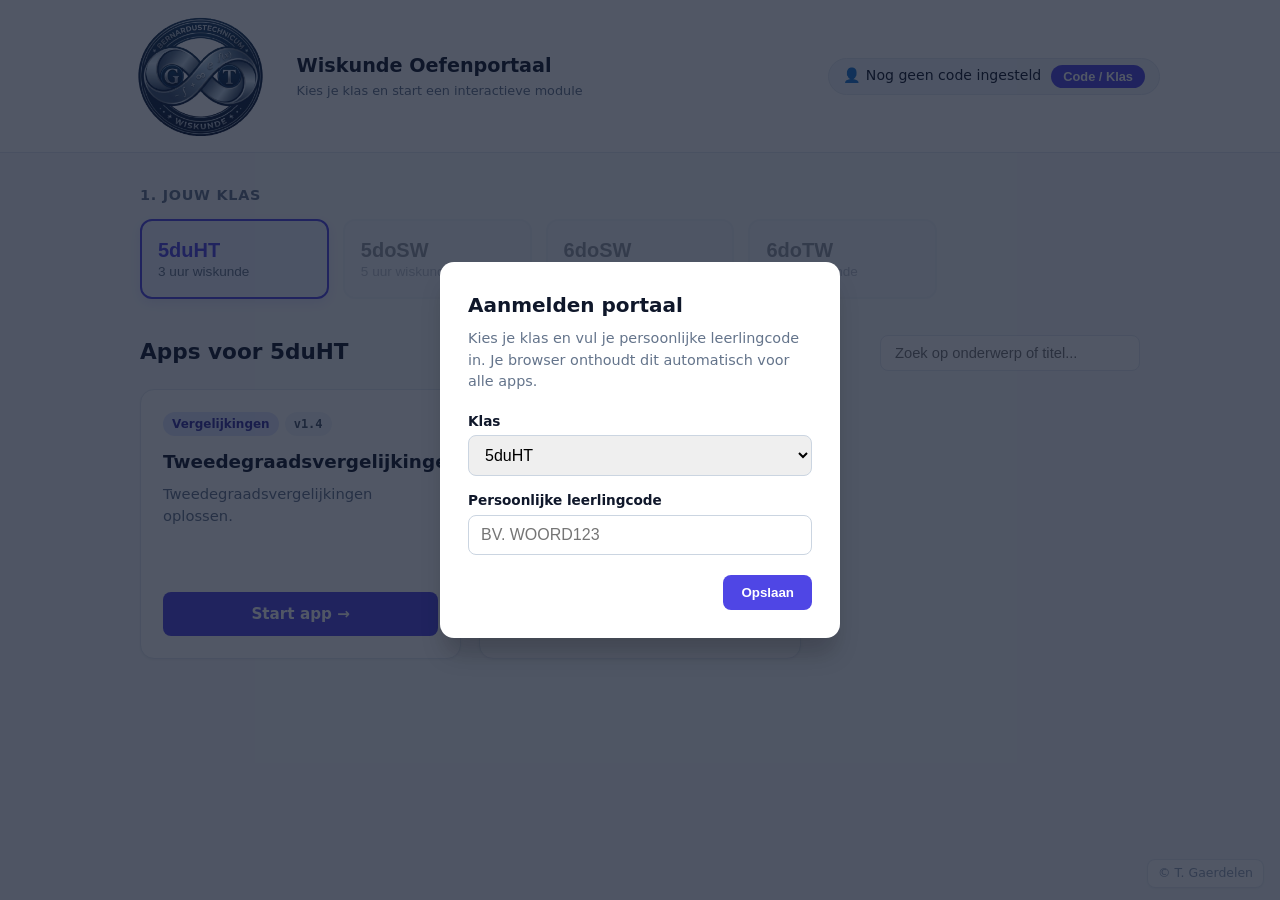
==== index.html @ fbda9594 "Dashboard: opgave, antwoord en feedback bij fouten meesturen Co-Authored-By: Claude Opus 5.5 <norepl" ====
<!DOCTYPE html>
<html lang="nl">
<head>
  <meta charset="UTF-8" />
  <meta name="viewport" content="width=device-width, initial-scale=1.0" />
  <title>Wiskunde Apps — Leerlingenportaal</title>
  <style>
    :root {
      --primary: #4f46e5;
      --primary-hover: #4338ca;
      --primary-light: #eef2ff;
      --bg: #f8fafc;
      --card: #ffffff;
      --text: #0f172a;
      --muted: #64748b;
      --border: #e2e8f0;
      --success: #16a34a;
      --success-bg: #dcfce7;
    }
    * { box-sizing: border-box; }
    body {
      font-family: system-ui, -apple-system, 'Segoe UI', Roboto, sans-serif;
      background-color: var(--bg);
      color: var(--text);
      margin: 0;
      padding: 0;
      line-height: 1.5;
    }
    header {
      background: var(--card);
      border-bottom: 1px solid var(--border);
      padding: 16px 24px;
      position: sticky;
      top: 0;
      z-index: 100;
    }
    .header-inner {
      max-width: 1040px;
      margin: 0 auto;
      display: flex;
      flex-wrap: wrap;
      justify-content: space-between;
      align-items: center;
      gap: 12px;
    }
    .brand { display: flex; align-items: center; gap: 16px; }
    .brand-icon {
      height: 120px;
      width: auto;
      max-width: 300px;
      object-fit: contain;
      display: block;
    }
    .brand-fallback {
      background: var(--primary);
      color: white;
      width: 48px;
      height: 48px;
      border-radius: 12px;
      display: none;
      align-items: center;
      justify-content: center;
      font-weight: 800;
      font-size: 1.4rem;
    }
    .brand h1 { font-size: 1.2rem; margin: 0; color: var(--text); }
    .brand span { display: block; font-size: 0.8rem; color: var(--muted); }
    .user-pill {
      display: flex;
      align-items: center;
      gap: 10px;
      background: #f1f5f9;
      border: 1px solid var(--border);
      padding: 6px 14px;
      border-radius: 999px;
      font-size: 0.88rem;
    }
    .user-pill button {
      background: var(--primary);
      color: white;
      border: none;
      padding: 4px 12px;
      border-radius: 999px;
      font-size: 0.8rem;
      font-weight: 600;
      cursor: pointer;
    }
    .user-pill button:hover { background: var(--primary-hover); }
    main { max-width: 1040px; margin: 32px auto; padding: 0 20px 48px; }
    .section-title {
      font-size: 0.9rem;
      text-transform: uppercase;
      letter-spacing: 0.05em;
      color: var(--muted);
      font-weight: 700;
      margin-bottom: 12px;
    }
    .klassen-grid {
      display: grid;
      grid-template-columns: repeat(auto-fill, minmax(180px, 1fr));
      gap: 14px;
      margin-bottom: 36px;
    }
    .klas-btn {
      background: var(--card);
      border: 2px solid var(--border);
      border-radius: 12px;
      padding: 18px 16px;
      text-align: left;
      cursor: pointer;
      transition: all 0.18s ease;
      box-shadow: 0 1px 2px rgba(0,0,0,0.04);
    }
    .klas-btn:not(:disabled):hover { border-color: #a5b4fc; transform: translateY(-2px); }
    .klas-btn.active {
      border-color: var(--primary);
      background: var(--primary-light);
      box-shadow: 0 4px 12px rgba(79, 70, 229, 0.12);
    }
    .klas-btn:disabled {
      opacity: 0.42;
      cursor: not-allowed;
      background: #f1f5f9;
      box-shadow: none;
    }
    .klas-btn.locked-active {
      cursor: default;
    }
    .klas-btn.locked-active:hover {
      transform: none;
      border-color: var(--primary);
    }
    .klas-btn.alle-klassen {
      border-style: dashed;
    }
    .klas-btn.alle-klassen.active {
      border-style: solid;
    }
    .klas-btn .klas-naam { display: block; font-size: 1.25rem; font-weight: 800; color: var(--text); }
    .klas-btn.active .klas-naam { color: var(--primary); }
    .klas-btn .klas-sub { display: block; font-size: 0.85rem; color: var(--muted); margin-top: 2px; }
    .apps-header {
      display: flex;
      flex-wrap: wrap;
      justify-content: space-between;
      align-items: center;
      gap: 12px;
      margin-bottom: 18px;
    }
    .apps-header h2 { margin: 0; font-size: 1.35rem; }
    .search-box {
      padding: 9px 14px;
      border: 1px solid var(--border);
      border-radius: 8px;
      font-size: 0.92rem;
      width: 260px;
      max-width: 100%;
      background: var(--card);
    }
    .apps-grid {
      display: grid;
      grid-template-columns: repeat(auto-fill, minmax(300px, 1fr));
      gap: 18px;
    }
    .app-card {
      background: var(--card);
      border: 1px solid var(--border);
      border-radius: 14px;
      padding: 22px;
      display: flex;
      flex-direction: column;
      justify-content: space-between;
      transition: all 0.18s ease;
      box-shadow: 0 1px 3px rgba(0,0,0,0.05);
    }
    .app-card:hover {
      border-color: var(--primary);
      box-shadow: 0 8px 20px rgba(15, 23, 42, 0.08);
      transform: translateY(-2px);
    }
    .badges { display: flex; flex-wrap: wrap; gap: 6px; margin-bottom: 12px; }
    .badge {
      font-size: 0.75rem;
      font-weight: 700;
      padding: 3px 9px;
      border-radius: 999px;
      background: #e0e7ff;
      color: #3730a3;
    }
    .badge-version { background: #f1f5f9; color: #475569; font-family: monospace; }
    .badge-klas { background: #fef3c7; color: #92400e; }
    .app-card h3 { margin: 0 0 8px 0; font-size: 1.15rem; color: var(--text); }
    .app-card p { margin: 0 0 20px 0; font-size: 0.92rem; color: var(--muted); }
    .open-btn {
      display: inline-flex;
      align-items: center;
      justify-content: center;
      gap: 8px;
      width: 100%;
      padding: 11px 16px;
      background: var(--primary);
      color: white;
      text-decoration: none;
      font-weight: 600;
      font-size: 0.95rem;
      border-radius: 8px;
      transition: background 0.15s;
    }
    .open-btn:hover { background: var(--primary-hover); }
    .empty-state {
      background: var(--card);
      border: 1px dashed var(--border);
      border-radius: 12px;
      padding: 40px 20px;
      text-align: center;
      color: var(--muted);
      grid-column: 1 / -1;
    }
    .modal-overlay {
      position: fixed;
      inset: 0;
      background: rgba(15, 23, 42, 0.72);
      display: none;
      align-items: center;
      justify-content: center;
      z-index: 9999;
      padding: 16px;
    }
    .modal-overlay.open { display: flex; }
    .modal-box {
      background: white;
      padding: 28px;
      border-radius: 14px;
      max-width: 400px;
      width: 100%;
      box-shadow: 0 20px 25px -5px rgba(0, 0, 0, 0.2);
    }
    .modal-box h2 { margin: 0 0 8px 0; font-size: 1.25rem; }
    .modal-box p { margin: 0 0 18px 0; font-size: 0.9rem; color: var(--muted); }
    .modal-box label { display: block; font-weight: 600; font-size: 0.85rem; margin-bottom: 4px; }
    .modal-box select, .modal-box input {
      width: 100%;
      padding: 10px 12px;
      border: 1px solid #cbd5e1;
      border-radius: 8px;
      font-size: 1rem;
      margin-bottom: 14px;
    }
    .modal-error {
      display: none;
      background: #fee2e2;
      color: #b91c1c;
      padding: 10px 12px;
      border-radius: 8px;
      font-size: 0.86rem;
      font-weight: 600;
      margin-bottom: 14px;
    }
    .modal-actions { display: flex; justify-content: flex-end; gap: 10px; margin-top: 6px; }
    .btn-cancel {
      padding: 10px 16px;
      border: 1px solid #cbd5e1;
      background: white;
      border-radius: 8px;
      cursor: pointer;
      font-weight: 600;
    }
    .btn-save {
      padding: 10px 18px;
      border: none;
      background: var(--primary);
      color: white;
      border-radius: 8px;
      cursor: pointer;
      font-weight: 600;
    }
    .copyright-badge {
      position: fixed;
      bottom: 12px;
      right: 16px;
      background: rgba(255, 255, 255, 0.9);
      border: 1px solid rgba(226, 232, 240, 0.85);
      border-radius: 8px;
      padding: 4px 10px;
      font-size: 0.78rem;
      font-weight: 500;
      color: #94a3b8;
      box-shadow: 0 1px 2px rgba(15, 23, 42, 0.04);
      pointer-events: none;
      user-select: none;
      z-index: 90;
    }
    .update-banner {
      position: fixed;
      bottom: 20px;
      left: 50%;
      transform: translateX(-50%);
      background: #0f172a;
      color: #ffffff;
      padding: 12px 18px;
      border-radius: 999px;
      display: none;
      align-items: center;
      gap: 14px;
      box-shadow: 0 10px 25px rgba(15, 23, 42, 0.25);
      z-index: 10000;
      font-size: 0.9rem;
      max-width: calc(100vw - 32px);
    }
    .update-banner.show { display: flex; }
    .update-banner button {
      background: var(--primary);
      color: #ffffff;
      border: none;
      padding: 6px 14px;
      border-radius: 999px;
      font-weight: 700;
      font-size: 0.85rem;
      cursor: pointer;
      white-space: nowrap;
    }
    .update-banner button:hover { background: var(--primary-hover); }
  </style>
 <link rel="manifest" href="manifest.json">
  <meta name="theme-color" content="#2563eb">
  <script>
    if ('serviceWorker' in navigator) {
      window.addEventListener('load', () => {
        navigator.serviceWorker.register('./sw.js');
      });
    }

    let deferredPrompt = null;

    function toonInstallKnop() {
      const installBtn = document.getElementById('install-btn');
      if (installBtn && deferredPrompt) {
        installBtn.style.display = 'inline-flex';
      }
    }

    window.addEventListener('beforeinstallprompt', (e) => {
      e.preventDefault();
      deferredPrompt = e;
      toonInstallKnop();
    });

    window.addEventListener('DOMContentLoaded', toonInstallKnop);

    async function installeerApp() {
      if (!deferredPrompt) return;
      deferredPrompt.prompt();
      const { outcome } = await deferredPrompt.userChoice;
      if (outcome === 'accepted') {
        const installBtn = document.getElementById('install-btn');
        if (installBtn) installBtn.style.display = 'none';
      }
      deferredPrompt = null;
    }
  </script>
</head>
<body>

<header>
  <div class="header-inner">
    <div class="brand">
      <img src="logo.png" alt="Bernardustechnicum Wiskunde Logo" class="brand-icon" data-fallbacks="[&#39;Logo.png&#39;,&#39;logo.jpg&#39;,&#39;Logo.jpg&#39;,&#39;logo.jpeg&#39;,&#39;logo.svg&#39;,&#39;logo.webp&#39;,&#39;logo-192.png&#39;,&#39;logo-512.png&#39;]" onerror="const list=JSON.parse(this.dataset.fallbacks.replace(/'/g,'&quot;'));const i=Number(this.dataset.fbIdx||0);if(i<list.length){this.dataset.fbIdx=i+1;this.src=list[i];}else{this.style.display='none';document.getElementById('brand-fb').style.display='flex';}" />
      <div id="brand-fb" class="brand-fallback">∑</div>
      <div>
        <h1>Wiskunde Oefenportaal</h1>
        <span>Kies je klas en start een interactieve module</span>
      </div>
    </div>
    <div style="display: flex; align-items: center; gap: 12px; flex-wrap: wrap;">
      <button id="install-btn" style="display:none; align-items:center; gap:6px; background:#16a34a; color:white; border:none; padding:6px 14px; border-radius:999px; font-size:0.88rem; font-weight:600; cursor:pointer;" onclick="installeerApp()">
        📱 Installeer App
      </button>
      <div class="user-pill">
        <span id="status-tekst">👤 Niet aangemeld</span>
        <button onclick="openCodeModal(true)">Code / Klas</button>
      </div>
    </div>
  </div>
</header>

<main>
  <div id="klassen-sectie-titel" class="section-title">1. Jouw klas</div>
  <div id="klassen-container" class="klassen-grid"></div>

  <div class="apps-header">
    <h2 id="apps-titel">Beschikbare apps</h2>
    <input id="zoek-input" class="search-box" type="text" placeholder="Zoek op onderwerp of titel..." oninput="renderApps()" />
  </div>

  <div id="apps-container" class="apps-grid"></div>
</main>

<div class="copyright-badge">© T. Gaerdelen</div>

<div id="code-modal" class="modal-overlay">
  <div class="modal-box">
    <h2>Aanmelden portaal</h2>
    <p>Kies je klas en vul je persoonlijke leerlingcode in. Je browser onthoudt dit automatisch voor alle apps.</p>
    <label for="modal-klas">Klas</label>
    <select id="modal-klas"></select>
    <label for="modal-code">Persoonlijke leerlingcode</label>
    <input id="modal-code" type="text" placeholder="bv. WOORD123" style="text-transform: uppercase;" onkeydown="if(event.key==='Enter') bewaarLeerling();" />
    <div id="modal-error" class="modal-error"></div>
    <div class="modal-actions">
      <button id="modal-annuleer" class="btn-cancel" onclick="sluitCodeModal()">Annuleren</button>
      <button class="btn-save" onclick="bewaarLeerling()">Opslaan</button>
    </div>
  </div>
</div>

<script>
/* START_CONFIG_DATA */
const LOGO_CONFIG = {"bestand":"logo.png","grootte":120};

const KLASSEN = [
  {
    "id": "5duHT",
    "naam": "5duHT",
    "subtitel": "3 uur wiskunde"
  },
  {
    "id": "5doSW",
    "naam": "5doSW",
    "subtitel": "5 uur wiskunde"
  },
  {
    "id": "6doSW",
    "naam": "6doSW",
    "subtitel": "5 uur wiskunde"
  },
  {
    "id": "6doTW",
    "naam": "6doTW",
    "subtitel": "8 uur wiskunde"
  }
];

const APPS = [
  {
    "titel": "Tweedegraadsvergelijkingen",
    "beschrijving": "Tweedegraadsvergelijkingen oplossen.",
    "bestand": "5du Tweedegraadsvergelijkingen.html",
    "versie": "1.4",
    "nieuw": false,
    "onderdeel": "Vergelijkingen",
    "klassen": [
      "5duHT"
    ]
  },
  {
    "titel": "Reële functies",
    "beschrijving": "Leerkaarten en oefeningen voor het kerstexamen: sorteren, koppelen, fouten zoeken en een examentraining.",
    "bestand": "5du Reele functies semester 1.html",
    "versie": "1.1",
    "nieuw": false,
    "onderdeel": "Examen",
    "klassen": [
      "5duHT"
    ]
  },
  {
    "titel": "Leerstof semester 1",
    "beschrijving": "Bekijk theorie, maak oefeningen en test jezelf.",
    "bestand": "5doSW semester 1.html",
    "versie": "1.5",
    "nieuw": false,
    "onderdeel": "Wiskunde",
    "klassen": [
      "5doSW"
    ]
  },
  {
    "titel": "Leerstof semester 1",
    "beschrijving": "Bekijk theorie, maak oefeningen en test jezelf.",
    "bestand": "6doSW afgeleiden semester 1.html",
    "versie": "1.4",
    "nieuw": false,
    "onderdeel": "Wiskunde",
    "klassen": [
      "6doSW"
    ]
  },
  {
    "titel": "Leerstof semester 1 afgeleiden",
    "beschrijving": "Bekijk theorie, maak oefeningen en test jezelf.",
    "bestand": "6doTW afgeleiden semester 1.html",
    "versie": "1.6",
    "nieuw": false,
    "onderdeel": "Wiskunde",
    "klassen": [
      "6doTW"
    ]
  },
  {
    "titel": "Leerstof semester 1 ruimtemeetkunde",
    "beschrijving": "Bekijk theorie, maak oefeningen en test jezelf.",
    "bestand": "6doTW ruimtemeetkunde semester 1.html",
    "versie": "1.6",
    "nieuw": false,
    "onderdeel": "Wiskunde",
    "klassen": [
      "6doTW"
    ]
  },
  {
    "titel": "Afgeleiden en de kettingregel",
    "beschrijving": "Maak oefeningen op afgeleiden en de kettingregel.",
    "bestand": "6do afgeleiden en de kettingregel.html",
    "versie": "1.8",
    "nieuw": false,
    "onderdeel": "Wiskunde",
    "klassen": [
      "6doTW",
      "6doSW"
    ]
  }
];

const GELDIGE_CODES = [
  {
    "h": "da84e02c6f8a61a5ade8519dd7135a68cd3211c9799ec5791517a8c13a828929",
    "k": "3f1c943ed859413d2053f9b276f4f8520e20556b3e8548be00ea8d129905cd06"
  },
  {
    "h": "a62cfd62e65fc5c28aef8bdd4947845b84dcf17dd234de4fc31d0a2eee51515f",
    "k": "8eaaaaa97330e14896618f6cdfc4d958297140575efa64c77ad834dd3dbfb58b"
  },
  {
    "h": "7bd173ce45c65caf77ed2d69ca70de6b9c6a513cdded4f492bc70adc9bd1ffb5",
    "k": "26c341ea03c2b6f4c018f51e19f984d0321318d6892f9de553f6f30e366c90e5"
  },
  {
    "h": "aa9db5fc223e6d102a0bdc4d27739041bf735d2c5f43f6e608bc66ebbaa819ea",
    "k": "6796a57396173d6906faf7bc40e582b79df5fbfc2f20be55193515e7b0730b40"
  },
  {
    "h": "baf2e11cbb73b0049a2448dc999d914c05b229f11966bbe006726176b24ffc73",
    "k": "055a9b86ba438614a1fcab37401fe9aed27b8f2a9cfe39efc4e6383d6e557f84"
  },
  {
    "h": "4a9f9c0dadf1a33dd58190914f9960f0a35bce3deb487ac1247d18cbc66ce7d6",
    "k": "ba68da5665341ff259defe104b8b7deb25f7b20eee1a283f04d1c14948971583"
  },
  {
    "h": "7bc76c6c4bf62c6762615f20496f2d7ecf7edcc245005781ca02ce7ae589bf3c",
    "k": "36528d9a93b3bee22fac75542715dde6fc3adec5a220275ef0924c551679a1a5"
  },
  {
    "h": "7948c156fd12642d36622228eb03bceddbf68dd2a0f59e357199af248bf5ba2d",
    "k": "e769a5226402692aff048fbfa5bb31f70f42c01dfd9bb852d7abaad04f7526a7"
  },
  {
    "h": "a933ce888b908a50524f29bdbc28e01e08e05e1cd57e3d018cf5a8dc66c2c4e1",
    "k": "5e4f229824a6f6360efac711bb92b23e9199cd17181576250af5e5f27dde53da"
  },
  {
    "h": "202c970def604093b52b3d931d5cef8b00db1e678c19851c8f5ed58e985e6dc5",
    "k": "a5ac077e53be154d3934f3de49494deb41a882fe2a9541901215adb5861393d5"
  },
  {
    "h": "13bcca285d6cac3e8b8b1107ab98ac0adf708069c56229b3b5276c46ecc81fe9",
    "k": "146b03ab8c54b0e76a78625fdda48b4d4675af2472f4143b8536a5af26fea2ac"
  },
  {
    "h": "92669c10fb6f0e4f88a0a1d6021700a709393979bb07a5f699a7ca03bd4813a3",
    "k": "a49036608fd35505edcc0160cc2eaa4fbbf3e25c20f399b9d6116c417742dcab"
  },
  {
    "h": "2c218b59702803b918db52456b9dbf7e2b020fe06cc2866ece467370269b980e",
    "k": "714650d2c9305f6ba2a596138c8d4dc335e68e3d40f17922d3f79162e2424b50"
  },
  {
    "h": "d4acb3303c2f0c5300167529f10f6b45403047be997e712dbab6afc2156be1ee",
    "k": "3d532cac692962cbcb834630949db30180d773943b3936f38c172fd691333e42"
  },
  {
    "h": "2b1ab6e1c760fffd404634419eb69122786ff74dd6a200c64878da2904ffaf55",
    "k": "8fa25f76c5bd15fd93187cdca9adc8ea2a825c5c8f3f8305b5c5d0eaaab66c2b"
  },
  {
    "h": "8967ab8fb3ff277f0e1775e2ffd2bc9817274c61005a136005abc3f682a3d4e8",
    "k": "a75bfb5814e9cb8fc183c0adf2c7c85deab11fe7ee705a4479c2a28f962286e6"
  },
  {
    "h": "2094792c5f889bad7f8b2fd20e0b1f82d50372c5b976b5a1dd6e819eff1e0df8",
    "k": "6b3c5e872467225e5dda175bdc8fe9a073cb066b4f6fa45906d152460ef5eab6"
  },
  {
    "h": "067aa35426255999a7c1abf9d1363bb65b5bf34fcb0c5eba22632876f3fdace9",
    "k": "5a75c0354b017a02c6f73ca5cde7f7684f96aacc25e2df35975c1478b8765183"
  },
  {
    "h": "946d37e8475b03ad0e5a4aa86ac48691b8b70bd4af291061a6866bcefe2d0f14",
    "k": "879a5afd62706c13cfca1937143c86c30d861c4540ec78f1292ccaa03c5a694e"
  },
  {
    "h": "7d08e8a9fb722c6d525f0676fb8f567e75f20ebe8d91db370264dabc511cecf1",
    "k": "367a0eac56f7b6fb08c4e4623038be323a7e2dd2cdd49412fd4c447c6b98bc26"
  },
  {
    "h": "dcfc7b654bc1874eb8f6df31af4b8cfa161a6ace6ee404139703424fcb768013",
    "k": "57dfcfd29729d188d31c26e15c928086474e58b30fb71f87a5c7f12e9d550c90"
  },
  {
    "h": "0e6b321f9a48b84fa8d7d0d3f5974f86a00159c094aff936bb9348cb9854136c",
    "k": "e3c8c4127ca9c15d1ae806d798a0ff544e20d1566836451e6d49912e74448f4a"
  },
  {
    "h": "80922b1c2f54de6a328c01b86a731a5701a41930028b94da7e34a445e519568a",
    "k": "bfc7bd697342b9ce9de5e0df9b893b52ceae8b61e5008895e60b64becaeb2040"
  },
  {
    "h": "e2d5b7e18310b09577a12d1c17cf2d79e4440f9e6a2534a5011c37cee8df0428",
    "k": "c922362fb975df58428830c15affbd2fe41cd20897b129fc37628247989efd96"
  },
  {
    "h": "1313b4dd80fd826c3d047e9016f6e555644caa48820cf7ba30c04a8356f1df81",
    "k": "ffb08bb6437030f38773431ad5b703fe23eab3059b9e6de7471109a37bf77856"
  },
  {
    "h": "9ead53e7df6fff0e028243ea03ab682397b35f45836c636d5e6ca6af1f614514",
    "k": "f15fd4f12726d3dd30a41c098f45796dcd4a782c0d3ca71ce04885e69885a1f8"
  },
  {
    "h": "ec6ccaaa19b94e1e217624132e410f1129f6b42db48a63d3bd40371e449c62dc",
    "k": "25185e8e2aab43958bde660ee6b07b3c74be2b5c7b7dd08f1cc0b9c5bed18ae5"
  },
  {
    "h": "b77ac6e050d514defffe8c083fd1d6460503e5d76ef454ce1c3b9e8fcd235f52",
    "k": "2706b22e50351db85ea97f5292d12a9a4b76080c2d4670f08a491c999a7acc6d"
  },
  {
    "h": "d7d444a0cea62037d840a3a2d1f464ff5fb85e2a5bb8de8776df3967c8dc22da",
    "k": "fd574ae42e3530b5b4bbb67fee4e0a5448138b36ff5fa8301756bb4d4449e0e9"
  },
  {
    "h": "401b33fcf80f8f19856280133beafcaf12575ba4a10973abef20de6b731d00ac",
    "k": "7701295778345461490a83f97984cd428d3f263b4a1653c347c99da2fe9e2d31"
  },
  {
    "h": "56673f71aba0b7cd9cc70389a18e5530127e66bb1427c2988611f356773fa86c",
    "k": "6af979eb9e82c7894a7bec35d76ce2cc540983d77d97cb448666bd8e18778148"
  },
  {
    "h": "487c08cc211690f61eee10839f08c4b48bb2655f4558a705af0730422c201de9",
    "k": "0b3257680bf3c219035e4bfbb50943d58b69f2c7ca4381ac55de11a61bffc0e0"
  },
  {
    "h": "033cecbd3c4eb94e9d9f74c6ac963ae67ef103e0ba7a09a84228edf119c7d12a",
    "k": "f17424f8cdb3c7aad1fb47a5af5d7f6947efc5b4c7820b720efbd1c17ace90af"
  },
  {
    "h": "16898ef8497550e68d3b23aee4ad34b053f093a1f8e1bb2ca489a34426c888e1",
    "k": "a3d182805b5fa7a2d9463217b7403b718752628dfc026927c40492624f9a7b54"
  },
  {
    "h": "d6bf09b745463dba5c5e3a8c420b5013184d9ec7206842f7134381b7073cf64b",
    "k": "bb488fb05ff9b1dae436c94501ed1b207cfdbd7104473231d9289b03b3f931f6"
  },
  {
    "h": "1469633b6c6058b38c520d3a74dcfc52c8743f2ea1b2996c8b333372ed145574",
    "k": "c110132913c0f371b6ca138c30c782a70eb45352c27f6d1598ad9bbd5864277d"
  },
  {
    "h": "4867be198975880082c67da9560bb20f8ba821f2b68cd3100e055d83da50646d",
    "k": "8f90bba34b2f012a94ba1a2dc75b59e26fd1785009e51d524f5098a88fbe0bc3"
  },
  {
    "h": "44b2db0d7214dc72c8de5517555fa9e7c44b061d16df31f766a502b133b34412",
    "k": "33023a2116a25f7c88432e5103e96df736576791e26d57c9e2ec673e66df0102"
  },
  {
    "h": "f3dac9de72e76f72f245133e40e4816c9f8a01bdf6989897192539ca839e8edf",
    "k": "50a19568d0d07cf68c0dd02284b6bfaea3087aeaedb83514a09c7ff9836bd43e"
  },
  {
    "h": "a6b4c64ff465f0d3c8d5e9fe76d44adff93cb61186c914f661030361482d5175",
    "k": "aab6eaf0fab3f8acc7d9db3305b69d034094c238e78c90d89c7425cd0837f919"
  },
  {
    "h": "80fe421a7f4d3bf69edc15b5760292c235d4d7c79d8685dc368283856750c0ea",
    "k": "d3164ebd9d340b53ffd4b7ba613c0ab7a6b0b9b0a15355f4b23f405899ac394f"
  },
  {
    "h": "f58f05c49f47f190772a531aceabfd8a945df14c9f31bc5b5120d6ca164a8382",
    "k": "7116a8f0c4edd28b2980fc0212539c854eaf477880dbb0f668eef9843ec32aad"
  },
  {
    "h": "2c5f75b1cc75b6f90f5e0fc5c5dcfaf46565bea03ee28d03083d01ee1dbf0351",
    "k": "42e55bcc90b7ae64e4a0b17e440a84635b5a5267f6f9b255dee788ed14412999"
  },
  {
    "h": "4b3a740c492b9fe4cd6dea44f84260af1feb13fb3847c836b3ce66e98b0ef412",
    "k": "56f669927090b89ed75dca0f75629ad2d38044930e62da5408891c6dcf19a8dd"
  },
  {
    "h": "d0bd1b96606a45d4b3454241f443d26b8ce16b368eacc04388db960de664c54b",
    "k": "ffb126cd8bf6c91337b8c0679b86fefa96ba6e21ef9489d631aad11274d2ec32"
  },
  {
    "h": "cd4610dc6a1452ac1c75001e9b88c63a4fec35cc286bc5c908ca4d822b2c4cdf",
    "k": "2e743646b86e75a805dc29f06640e6085012970bf4632110c3b103d7afb78db2"
  }
];
/* END_CONFIG_DATA */

let heeftAlleKlassenToegang = false;
let geselecteerdeKlas = localStorage.getItem("wisk_leerling_klas") || KLASSEN[0].id;
if (geselecteerdeKlas !== "alle klassen" && !KLASSEN.some(k => k.id === geselecteerdeKlas)) {
  geselecteerdeKlas = KLASSEN[0].id;
}

async function sha256Hex(tekst) {
  const data = new TextEncoder().encode(tekst);
  const hashBuffer = await crypto.subtle.digest("SHA-256", data);
  return Array.from(new Uint8Array(hashBuffer))
    .map(b => b.toString(16).padStart(2, "0"))
    .join("");
}

async function vindKlasVoorCode(code) {
  if (!code || !Array.isArray(GELDIGE_CODES) || GELDIGE_CODES.length === 0) return null;
  const codeHash = await sha256Hex(code);
  const match = GELDIGE_CODES.find(item => item.h === codeHash);
  if (!match) return null;
  if (match.k) {
    const alleKlassenHash = await sha256Hex(`${code}|alle klassen`);
    if (alleKlassenHash === match.k) {
      return "alle klassen";
    }
    for (const kObj of KLASSEN) {
      const testKlasHash = await sha256Hex(`${code}|${kObj.id}`);
      if (testKlasHash === match.k) {
        return kObj.id;
      }
    }
  }
  return "";
}

function updateHeaderStatus() {
  const code = localStorage.getItem("wisk_leerling_code") || "";
  const klas = localStorage.getItem("wisk_leerling_klas") || "";
  const el = document.getElementById("status-tekst");
  if (code) {
    el.innerHTML = `👤 <strong>${code}</strong> (${klas || "-"})`;
  } else {
    el.textContent = "👤 Nog geen code ingesteld";
  }
}

function renderKlassen() {
  const container = document.getElementById("klassen-container");
  const sectieTitel = document.getElementById("klassen-sectie-titel");
  sectieTitel.textContent = heeftAlleKlassenToegang ? "1. Kies jouw klas" : "1. Jouw klas";

  let knoppenHtml = "";

  if (heeftAlleKlassenToegang) {
    const isAlleActief = geselecteerdeKlas === "alle klassen";
    knoppenHtml += `
      <button class="klas-btn alle-klassen ${isAlleActief ? "active" : ""}" onclick="kiesKlas('alle klassen')">
        <span class="klas-naam">Alle klassen</span>
        <span class="klas-sub">Overzicht alle apps</span>
      </button>
    `;
  }

  knoppenHtml += KLASSEN.map(k => {
    const isActief = k.id === geselecteerdeKlas;
    if (heeftAlleKlassenToegang) {
      return `
        <button class="klas-btn ${isActief ? "active" : ""}" onclick="kiesKlas('${k.id}')">
          <span class="klas-naam">${k.naam}</span>
          <span class="klas-sub">${k.subtitel || ""}</span>
        </button>
      `;
    } else {
      return `
        <button class="klas-btn ${isActief ? "active locked-active" : ""}" ${isActief ? "" : "disabled"}>
          <span class="klas-naam">${k.naam}</span>
          <span class="klas-sub">${k.subtitel || ""}</span>
        </button>
      `;
    }
  }).join("");

  container.innerHTML = knoppenHtml;
}

function kiesKlas(klasId) {
  if (!heeftAlleKlassenToegang) return;
  geselecteerdeKlas = klasId;
  localStorage.setItem("wisk_leerling_klas", klasId);
  updateHeaderStatus();
  renderKlassen();
  renderApps();
}

function renderApps() {
  const zoekterm = document.getElementById("zoek-input").value.trim().toLowerCase();
  const toonAlleKlassen = geselecteerdeKlas === "alle klassen";
  const klasObj = KLASSEN.find(k => k.id === geselecteerdeKlas);

  document.getElementById("apps-titel").textContent = toonAlleKlassen
    ? "Alle beschikbare apps (alle klassen)"
    : `Apps voor ${klasObj ? klasObj.naam : geselecteerdeKlas}`;

  const gefilterd = APPS.filter(app => {
    const hoortBijKlas = toonAlleKlassen || app.klassen.includes(geselecteerdeKlas);
    const matchZoek = !zoekterm ||
      app.titel.toLowerCase().includes(zoekterm) ||
      app.beschrijving.toLowerCase().includes(zoekterm) ||
      (app.onderdeel && app.onderdeel.toLowerCase().includes(zoekterm));
    return hoortBijKlas && matchZoek;
  });

  const container = document.getElementById("apps-container");

  if (gefilterd.length === 0) {
    container.innerHTML = `
      <div class="empty-state">
        <strong>Geen apps gevonden</strong><br>
        Er zijn momenteel nog geen apps beschikbaar voor deze selectie.
      </div>
    `;
    return;
  }

  container.innerHTML = gefilterd.map(app => {
    const urlMetVersie = `${app.bestand}?v=${encodeURIComponent(app.versie || "1.0")}`;
    const klasBadges = toonAlleKlassen && Array.isArray(app.klassen)
      ? app.klassen.map(k => `<span class="badge badge-klas">${k}</span>`).join("")
      : "";
    return `
      <div class="app-card">
        <div>
          <div class="badges">
            ${app.onderdeel ? `<span class="badge">${app.onderdeel}</span>` : ""}
            <span class="badge badge-version">v${app.versie || "1.0"}</span>
            ${klasBadges}
          </div>
          <h3>${app.titel}</h3>
          <p>${app.beschrijving}</p>
        </div>
        <a class="open-btn" href="${urlMetVersie}">Start app →</a>
      </div>
    `;
  }).join("");
}

function openCodeModal(kanSluiten = true) {
  const sel = document.getElementById("modal-klas");
  let optiesHtml = "";
  if (heeftAlleKlassenToegang) {
    optiesHtml += `<option value="alle klassen" ${geselecteerdeKlas === "alle klassen" ? "selected" : ""}>Alle klassen</option>`;
  }
  optiesHtml += KLASSEN.map(k =>
    `<option value="${k.id}" ${k.id === geselecteerdeKlas ? "selected" : ""}>${k.naam}</option>`
  ).join("");
  sel.innerHTML = optiesHtml;

  document.getElementById("modal-code").value = localStorage.getItem("wisk_leerling_code") || "";
  document.getElementById("modal-annuleer").style.display = kanSluiten ? "inline-block" : "none";
  const errEl = document.getElementById("modal-error");
  errEl.style.display = "none";
  errEl.textContent = "";
  document.getElementById("code-modal").classList.add("open");
}

function sluitCodeModal() {
  document.getElementById("code-modal").classList.remove("open");
}

function toonModalFout(tekst) {
  const errEl = document.getElementById("modal-error");
  errEl.textContent = tekst;
  errEl.style.display = "block";
}

async function bewaarLeerling() {
  const code = document.getElementById("modal-code").value.trim().toUpperCase();
  let klas = document.getElementById("modal-klas").value;
  heeftAlleKlassenToegang = false;

  if (code.length < 4) {
    toonModalFout("Vul een geldige code van minstens 4 tekens in.");
    return;
  }

  if (Array.isArray(GELDIGE_CODES) && GELDIGE_CODES.length > 0) {
    const gekoppeldeKlas = await vindKlasVoorCode(code);
    if (gekoppeldeKlas === null) {
      toonModalFout("❌ Onbekende leerlingcode. Controleer op typfouten of vraag je code aan je leerkracht.");
      return;
    }
    if (gekoppeldeKlas === "alle klassen") {
      heeftAlleKlassenToegang = true;
      klas = "alle klassen";
    } else if (gekoppeldeKlas) {
      klas = gekoppeldeKlas;
    }
  }

  localStorage.setItem("wisk_leerling_code", code);
  localStorage.setItem("wisk_leerling_klas", klas);
  geselecteerdeKlas = klas;
  updateHeaderStatus();
  renderKlassen();
  renderApps();
  sluitCodeModal();
}

window.addEventListener("DOMContentLoaded", async () => {
  const opgeslagenCode = (localStorage.getItem("wisk_leerling_code") || "").trim().toUpperCase();
  if (opgeslagenCode && Array.isArray(GELDIGE_CODES) && GELDIGE_CODES.length > 0) {
    const gekoppeldeKlas = await vindKlasVoorCode(opgeslagenCode);
    if (gekoppeldeKlas === null) {
      localStorage.removeItem("wisk_leerling_code");
    } else if (gekoppeldeKlas === "alle klassen") {
      heeftAlleKlassenToegang = true;
      if (geselecteerdeKlas !== "alle klassen" && !KLASSEN.some(k => k.id === geselecteerdeKlas)) {
        geselecteerdeKlas = "alle klassen";
        localStorage.setItem("wisk_leerling_klas", "alle klassen");
      }
    } else if (gekoppeldeKlas) {
      heeftAlleKlassenToegang = false;
      geselecteerdeKlas = gekoppeldeKlas;
      localStorage.setItem("wisk_leerling_klas", gekoppeldeKlas);
    }
  }

  if (!heeftAlleKlassenToegang && geselecteerdeKlas === "alle klassen") {
    geselecteerdeKlas = KLASSEN[0].id;
    localStorage.setItem("wisk_leerling_klas", geselecteerdeKlas);
  }

  updateHeaderStatus();
  renderKlassen();
  renderApps();
  if (!localStorage.getItem("wisk_leerling_code")) {
    openCodeModal(false);
  }
});

function toonUpdateMelding() {
  const banner = document.getElementById("update-banner");
  if (banner) banner.classList.add("show");
}

function huidigeConfigHandtekening() {
  return JSON.stringify({
    l: typeof LOGO_CONFIG !== "undefined" ? LOGO_CONFIG : null,
    k: typeof KLASSEN !== "undefined" ? KLASSEN : null,
    a: typeof APPS !== "undefined" ? APPS : null,
    c: typeof GELDIGE_CODES !== "undefined" ? GELDIGE_CODES : null
  });
}

function handtekeningUitHtml(htmlTekst) {
  try {
    const start = htmlTekst.indexOf("/* START_CONFIG_DATA */");
    const eind = htmlTekst.indexOf("/* END_CONFIG_DATA */");
    if (start === -1 || eind === -1) return null;
    const blok = htmlTekst.slice(start, eind);
    return JSON.stringify({
      l: JSON.parse(blok.match(/const LOGO_CONFIG\s*=\s*(\{[\s\S]*?\});/)[1]),
      k: JSON.parse(blok.match(/const KLASSEN\s*=\s*(\[[\s\S]*?\]);/)[1]),
      a: JSON.parse(blok.match(/const APPS\s*=\s*(\[[\s\S]*?\]);/)[1]),
      c: JSON.parse(blok.match(/const GELDIGE_CODES\s*=\s*(\[[\s\S]*?\]);/)[1])
    });
  } catch {
    return null;
  }
}

async function controleerOpNieuweVersie() {
  try {
    const res = await fetch(`./index.html?t=${Date.now()}`, { cache: "no-store" });
    if (!res.ok) return;
    const onlineHandtekening = handtekeningUitHtml(await res.text());
    if (onlineHandtekening && onlineHandtekening !== huidigeConfigHandtekening()) {
      toonUpdateMelding();
    }
  } catch {
    // Offline: stil overslaan
  }
}

if ("serviceWorker" in navigator) {
  const hadAlController = Boolean(navigator.serviceWorker.controller);
  navigator.serviceWorker.addEventListener("controllerchange", () => {
    if (hadAlController) toonUpdateMelding();
  });
}

document.addEventListener("visibilitychange", () => {
  if (document.visibilityState === "visible") {
    controleerOpNieuweVersie();
    if ("serviceWorker" in navigator) {
      navigator.serviceWorker.getRegistration().then(reg => reg && reg.update());
    }
  }
});

setInterval(controleerOpNieuweVersie, 5 * 60 * 1000);
</script>

<div id="update-banner" class="update-banner" role="status" aria-live="polite">
  <span>🔄 Er is een nieuwe versie beschikbaar.</span>
  <button onclick="window.location.reload()">Vernieuwen</button>
</div>

</body>
</html>
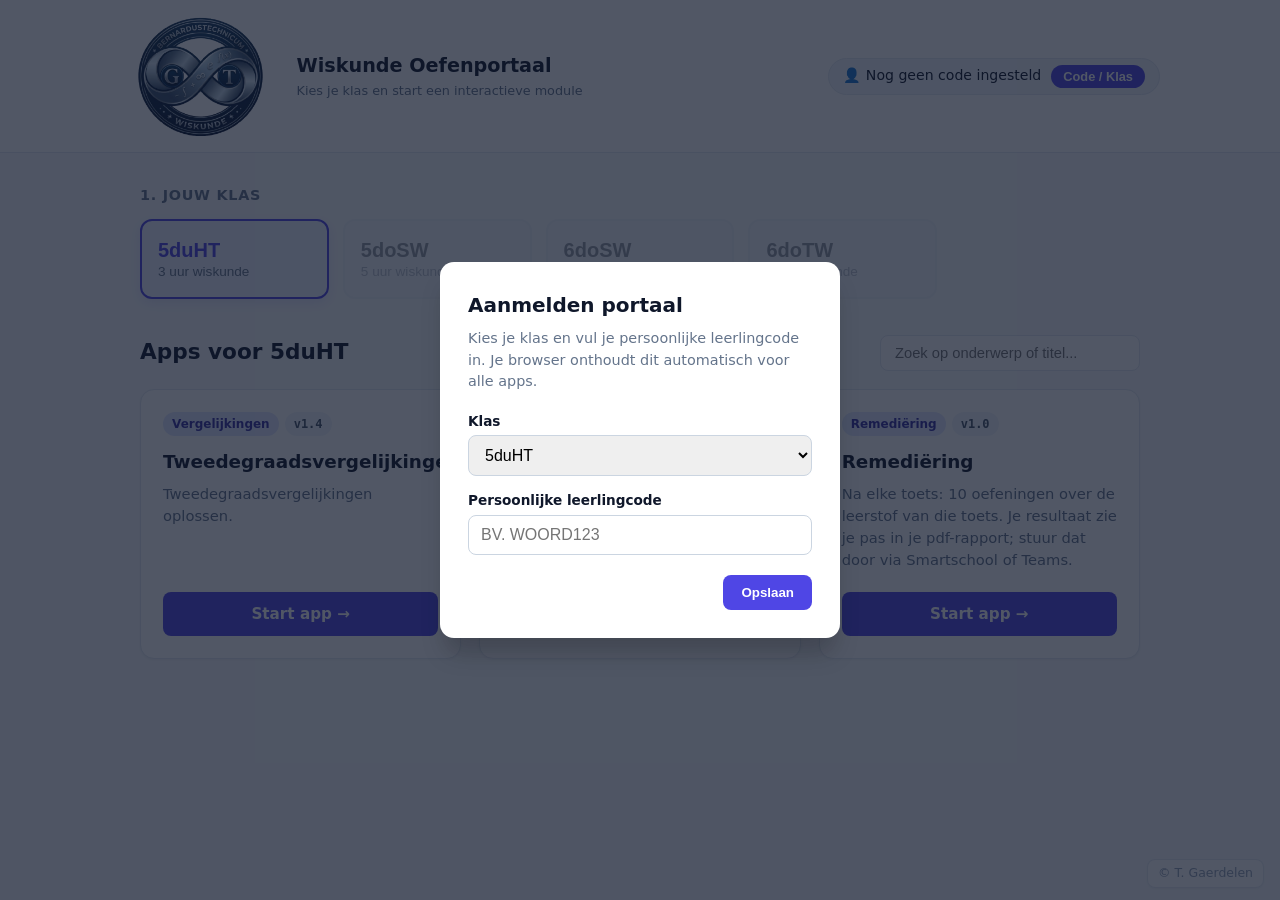
==== commit 67dd99f6: "Remediëring: index.html" ====
--- a/index.html
+++ b/index.html
@@ -1,1020 +1,1034 @@
-<!DOCTYPE html>
-<html lang="nl">
-<head>
-  <meta charset="UTF-8" />
-  <meta name="viewport" content="width=device-width, initial-scale=1.0" />
-  <title>Wiskunde Apps — Leerlingenportaal</title>
-  <style>
-    :root {
-      --primary: #4f46e5;
-      --primary-hover: #4338ca;
-      --primary-light: #eef2ff;
-      --bg: #f8fafc;
-      --card: #ffffff;
-      --text: #0f172a;
-      --muted: #64748b;
-      --border: #e2e8f0;
-      --success: #16a34a;
-      --success-bg: #dcfce7;
-    }
-    * { box-sizing: border-box; }
-    body {
-      font-family: system-ui, -apple-system, 'Segoe UI', Roboto, sans-serif;
-      background-color: var(--bg);
-      color: var(--text);
-      margin: 0;
-      padding: 0;
-      line-height: 1.5;
-    }
-    header {
-      background: var(--card);
-      border-bottom: 1px solid var(--border);
-      padding: 16px 24px;
-      position: sticky;
-      top: 0;
-      z-index: 100;
-    }
-    .header-inner {
-      max-width: 1040px;
-      margin: 0 auto;
-      display: flex;
-      flex-wrap: wrap;
-      justify-content: space-between;
-      align-items: center;
-      gap: 12px;
-    }
-    .brand { display: flex; align-items: center; gap: 16px; }
-    .brand-icon {
-      height: 120px;
-      width: auto;
-      max-width: 300px;
-      object-fit: contain;
-      display: block;
-    }
-    .brand-fallback {
-      background: var(--primary);
-      color: white;
-      width: 48px;
-      height: 48px;
-      border-radius: 12px;
-      display: none;
-      align-items: center;
-      justify-content: center;
-      font-weight: 800;
-      font-size: 1.4rem;
-    }
-    .brand h1 { font-size: 1.2rem; margin: 0; color: var(--text); }
-    .brand span { display: block; font-size: 0.8rem; color: var(--muted); }
-    .user-pill {
-      display: flex;
-      align-items: center;
-      gap: 10px;
-      background: #f1f5f9;
-      border: 1px solid var(--border);
-      padding: 6px 14px;
-      border-radius: 999px;
-      font-size: 0.88rem;
-    }
-    .user-pill button {
-      background: var(--primary);
-      color: white;
-      border: none;
-      padding: 4px 12px;
-      border-radius: 999px;
-      font-size: 0.8rem;
-      font-weight: 600;
-      cursor: pointer;
-    }
-    .user-pill button:hover { background: var(--primary-hover); }
-    main { max-width: 1040px; margin: 32px auto; padding: 0 20px 48px; }
-    .section-title {
-      font-size: 0.9rem;
-      text-transform: uppercase;
-      letter-spacing: 0.05em;
-      color: var(--muted);
-      font-weight: 700;
-      margin-bottom: 12px;
-    }
-    .klassen-grid {
-      display: grid;
-      grid-template-columns: repeat(auto-fill, minmax(180px, 1fr));
-      gap: 14px;
-      margin-bottom: 36px;
-    }
-    .klas-btn {
-      background: var(--card);
-      border: 2px solid var(--border);
-      border-radius: 12px;
-      padding: 18px 16px;
-      text-align: left;
-      cursor: pointer;
-      transition: all 0.18s ease;
-      box-shadow: 0 1px 2px rgba(0,0,0,0.04);
-    }
-    .klas-btn:not(:disabled):hover { border-color: #a5b4fc; transform: translateY(-2px); }
-    .klas-btn.active {
-      border-color: var(--primary);
-      background: var(--primary-light);
-      box-shadow: 0 4px 12px rgba(79, 70, 229, 0.12);
-    }
-    .klas-btn:disabled {
-      opacity: 0.42;
-      cursor: not-allowed;
-      background: #f1f5f9;
-      box-shadow: none;
-    }
-    .klas-btn.locked-active {
-      cursor: default;
-    }
-    .klas-btn.locked-active:hover {
-      transform: none;
-      border-color: var(--primary);
-    }
-    .klas-btn.alle-klassen {
-      border-style: dashed;
-    }
-    .klas-btn.alle-klassen.active {
-      border-style: solid;
-    }
-    .klas-btn .klas-naam { display: block; font-size: 1.25rem; font-weight: 800; color: var(--text); }
-    .klas-btn.active .klas-naam { color: var(--primary); }
-    .klas-btn .klas-sub { display: block; font-size: 0.85rem; color: var(--muted); margin-top: 2px; }
-    .apps-header {
-      display: flex;
-      flex-wrap: wrap;
-      justify-content: space-between;
-      align-items: center;
-      gap: 12px;
-      margin-bottom: 18px;
-    }
-    .apps-header h2 { margin: 0; font-size: 1.35rem; }
-    .search-box {
-      padding: 9px 14px;
-      border: 1px solid var(--border);
-      border-radius: 8px;
-      font-size: 0.92rem;
-      width: 260px;
-      max-width: 100%;
-      background: var(--card);
-    }
-    .apps-grid {
-      display: grid;
-      grid-template-columns: repeat(auto-fill, minmax(300px, 1fr));
-      gap: 18px;
-    }
-    .app-card {
-      background: var(--card);
-      border: 1px solid var(--border);
-      border-radius: 14px;
-      padding: 22px;
-      display: flex;
-      flex-direction: column;
-      justify-content: space-between;
-      transition: all 0.18s ease;
-      box-shadow: 0 1px 3px rgba(0,0,0,0.05);
-    }
-    .app-card:hover {
-      border-color: var(--primary);
-      box-shadow: 0 8px 20px rgba(15, 23, 42, 0.08);
-      transform: translateY(-2px);
-    }
-    .badges { display: flex; flex-wrap: wrap; gap: 6px; margin-bottom: 12px; }
-    .badge {
-      font-size: 0.75rem;
-      font-weight: 700;
-      padding: 3px 9px;
-      border-radius: 999px;
-      background: #e0e7ff;
-      color: #3730a3;
-    }
-    .badge-version { background: #f1f5f9; color: #475569; font-family: monospace; }
-    .badge-klas { background: #fef3c7; color: #92400e; }
-    .app-card h3 { margin: 0 0 8px 0; font-size: 1.15rem; color: var(--text); }
-    .app-card p { margin: 0 0 20px 0; font-size: 0.92rem; color: var(--muted); }
-    .open-btn {
-      display: inline-flex;
-      align-items: center;
-      justify-content: center;
-      gap: 8px;
-      width: 100%;
-      padding: 11px 16px;
-      background: var(--primary);
-      color: white;
-      text-decoration: none;
-      font-weight: 600;
-      font-size: 0.95rem;
-      border-radius: 8px;
-      transition: background 0.15s;
-    }
-    .open-btn:hover { background: var(--primary-hover); }
-    .empty-state {
-      background: var(--card);
-      border: 1px dashed var(--border);
-      border-radius: 12px;
-      padding: 40px 20px;
-      text-align: center;
-      color: var(--muted);
-      grid-column: 1 / -1;
-    }
-    .modal-overlay {
-      position: fixed;
-      inset: 0;
-      background: rgba(15, 23, 42, 0.72);
-      display: none;
-      align-items: center;
-      justify-content: center;
-      z-index: 9999;
-      padding: 16px;
-    }
-    .modal-overlay.open { display: flex; }
-    .modal-box {
-      background: white;
-      padding: 28px;
-      border-radius: 14px;
-      max-width: 400px;
-      width: 100%;
-      box-shadow: 0 20px 25px -5px rgba(0, 0, 0, 0.2);
-    }
-    .modal-box h2 { margin: 0 0 8px 0; font-size: 1.25rem; }
-    .modal-box p { margin: 0 0 18px 0; font-size: 0.9rem; color: var(--muted); }
-    .modal-box label { display: block; font-weight: 600; font-size: 0.85rem; margin-bottom: 4px; }
-    .modal-box select, .modal-box input {
-      width: 100%;
-      padding: 10px 12px;
-      border: 1px solid #cbd5e1;
-      border-radius: 8px;
-      font-size: 1rem;
-      margin-bottom: 14px;
-    }
-    .modal-error {
-      display: none;
-      background: #fee2e2;
-      color: #b91c1c;
-      padding: 10px 12px;
-      border-radius: 8px;
-      font-size: 0.86rem;
-      font-weight: 600;
-      margin-bottom: 14px;
-    }
-    .modal-actions { display: flex; justify-content: flex-end; gap: 10px; margin-top: 6px; }
-    .btn-cancel {
-      padding: 10px 16px;
-      border: 1px solid #cbd5e1;
-      background: white;
-      border-radius: 8px;
-      cursor: pointer;
-      font-weight: 600;
-    }
-    .btn-save {
-      padding: 10px 18px;
-      border: none;
-      background: var(--primary);
-      color: white;
-      border-radius: 8px;
-      cursor: pointer;
-      font-weight: 600;
-    }
-    .copyright-badge {
-      position: fixed;
-      bottom: 12px;
-      right: 16px;
-      background: rgba(255, 255, 255, 0.9);
-      border: 1px solid rgba(226, 232, 240, 0.85);
-      border-radius: 8px;
-      padding: 4px 10px;
-      font-size: 0.78rem;
-      font-weight: 500;
-      color: #94a3b8;
-      box-shadow: 0 1px 2px rgba(15, 23, 42, 0.04);
-      pointer-events: none;
-      user-select: none;
-      z-index: 90;
-    }
-    .update-banner {
-      position: fixed;
-      bottom: 20px;
-      left: 50%;
-      transform: translateX(-50%);
-      background: #0f172a;
-      color: #ffffff;
-      padding: 12px 18px;
-      border-radius: 999px;
-      display: none;
-      align-items: center;
-      gap: 14px;
-      box-shadow: 0 10px 25px rgba(15, 23, 42, 0.25);
-      z-index: 10000;
-      font-size: 0.9rem;
-      max-width: calc(100vw - 32px);
-    }
-    .update-banner.show { display: flex; }
-    .update-banner button {
-      background: var(--primary);
-      color: #ffffff;
-      border: none;
-      padding: 6px 14px;
-      border-radius: 999px;
-      font-weight: 700;
-      font-size: 0.85rem;
-      cursor: pointer;
-      white-space: nowrap;
-    }
-    .update-banner button:hover { background: var(--primary-hover); }
-  </style>
- <link rel="manifest" href="manifest.json">
-  <meta name="theme-color" content="#2563eb">
-  <script>
-    if ('serviceWorker' in navigator) {
-      window.addEventListener('load', () => {
-        navigator.serviceWorker.register('./sw.js');
-      });
-    }
-
-    let deferredPrompt = null;
-
-    function toonInstallKnop() {
-      const installBtn = document.getElementById('install-btn');
-      if (installBtn && deferredPrompt) {
-        installBtn.style.display = 'inline-flex';
-      }
-    }
-
-    window.addEventListener('beforeinstallprompt', (e) => {
-      e.preventDefault();
-      deferredPrompt = e;
-      toonInstallKnop();
-    });
-
-    window.addEventListener('DOMContentLoaded', toonInstallKnop);
-
-    async function installeerApp() {
-      if (!deferredPrompt) return;
-      deferredPrompt.prompt();
-      const { outcome } = await deferredPrompt.userChoice;
-      if (outcome === 'accepted') {
-        const installBtn = document.getElementById('install-btn');
-        if (installBtn) installBtn.style.display = 'none';
-      }
-      deferredPrompt = null;
-    }
-  </script>
-</head>
-<body>
-
-<header>
-  <div class="header-inner">
-    <div class="brand">
-      <img src="logo.png" alt="Bernardustechnicum Wiskunde Logo" class="brand-icon" data-fallbacks="[&#39;Logo.png&#39;,&#39;logo.jpg&#39;,&#39;Logo.jpg&#39;,&#39;logo.jpeg&#39;,&#39;logo.svg&#39;,&#39;logo.webp&#39;,&#39;logo-192.png&#39;,&#39;logo-512.png&#39;]" onerror="const list=JSON.parse(this.dataset.fallbacks.replace(/'/g,'&quot;'));const i=Number(this.dataset.fbIdx||0);if(i<list.length){this.dataset.fbIdx=i+1;this.src=list[i];}else{this.style.display='none';document.getElementById('brand-fb').style.display='flex';}" />
-      <div id="brand-fb" class="brand-fallback">∑</div>
-      <div>
-        <h1>Wiskunde Oefenportaal</h1>
-        <span>Kies je klas en start een interactieve module</span>
-      </div>
-    </div>
-    <div style="display: flex; align-items: center; gap: 12px; flex-wrap: wrap;">
-      <button id="install-btn" style="display:none; align-items:center; gap:6px; background:#16a34a; color:white; border:none; padding:6px 14px; border-radius:999px; font-size:0.88rem; font-weight:600; cursor:pointer;" onclick="installeerApp()">
-        📱 Installeer App
-      </button>
-      <div class="user-pill">
-        <span id="status-tekst">👤 Niet aangemeld</span>
-        <button onclick="openCodeModal(true)">Code / Klas</button>
-      </div>
-    </div>
-  </div>
-</header>
-
-<main>
-  <div id="klassen-sectie-titel" class="section-title">1. Jouw klas</div>
-  <div id="klassen-container" class="klassen-grid"></div>
-
-  <div class="apps-header">
-    <h2 id="apps-titel">Beschikbare apps</h2>
-    <input id="zoek-input" class="search-box" type="text" placeholder="Zoek op onderwerp of titel..." oninput="renderApps()" />
-  </div>
-
-  <div id="apps-container" class="apps-grid"></div>
-</main>
-
-<div class="copyright-badge">© T. Gaerdelen</div>
-
-<div id="code-modal" class="modal-overlay">
-  <div class="modal-box">
-    <h2>Aanmelden portaal</h2>
-    <p>Kies je klas en vul je persoonlijke leerlingcode in. Je browser onthoudt dit automatisch voor alle apps.</p>
-    <label for="modal-klas">Klas</label>
-    <select id="modal-klas"></select>
-    <label for="modal-code">Persoonlijke leerlingcode</label>
-    <input id="modal-code" type="text" placeholder="bv. WOORD123" style="text-transform: uppercase;" onkeydown="if(event.key==='Enter') bewaarLeerling();" />
-    <div id="modal-error" class="modal-error"></div>
-    <div class="modal-actions">
-      <button id="modal-annuleer" class="btn-cancel" onclick="sluitCodeModal()">Annuleren</button>
-      <button class="btn-save" onclick="bewaarLeerling()">Opslaan</button>
-    </div>
-  </div>
-</div>
-
-<script>
-/* START_CONFIG_DATA */
-const LOGO_CONFIG = {"bestand":"logo.png","grootte":120};
-
-const KLASSEN = [
-  {
-    "id": "5duHT",
-    "naam": "5duHT",
-    "subtitel": "3 uur wiskunde"
-  },
-  {
-    "id": "5doSW",
-    "naam": "5doSW",
-    "subtitel": "5 uur wiskunde"
-  },
-  {
-    "id": "6doSW",
-    "naam": "6doSW",
-    "subtitel": "5 uur wiskunde"
-  },
-  {
-    "id": "6doTW",
-    "naam": "6doTW",
-    "subtitel": "8 uur wiskunde"
-  }
-];
-
-const APPS = [
-  {
-    "titel": "Tweedegraadsvergelijkingen",
-    "beschrijving": "Tweedegraadsvergelijkingen oplossen.",
-    "bestand": "5du Tweedegraadsvergelijkingen.html",
-    "versie": "1.4",
-    "nieuw": false,
-    "onderdeel": "Vergelijkingen",
-    "klassen": [
-      "5duHT"
-    ]
-  },
-  {
-    "titel": "Reële functies",
-    "beschrijving": "Leerkaarten en oefeningen voor het kerstexamen: sorteren, koppelen, fouten zoeken en een examentraining.",
-    "bestand": "5du Reele functies semester 1.html",
-    "versie": "1.1",
-    "nieuw": false,
-    "onderdeel": "Examen",
-    "klassen": [
-      "5duHT"
-    ]
-  },
-  {
-    "titel": "Leerstof semester 1",
-    "beschrijving": "Bekijk theorie, maak oefeningen en test jezelf.",
-    "bestand": "5doSW semester 1.html",
-    "versie": "1.5",
-    "nieuw": false,
-    "onderdeel": "Wiskunde",
-    "klassen": [
-      "5doSW"
-    ]
-  },
-  {
-    "titel": "Leerstof semester 1",
-    "beschrijving": "Bekijk theorie, maak oefeningen en test jezelf.",
-    "bestand": "6doSW afgeleiden semester 1.html",
-    "versie": "1.4",
-    "nieuw": false,
-    "onderdeel": "Wiskunde",
-    "klassen": [
-      "6doSW"
-    ]
-  },
-  {
-    "titel": "Leerstof semester 1 afgeleiden",
-    "beschrijving": "Bekijk theorie, maak oefeningen en test jezelf.",
-    "bestand": "6doTW afgeleiden semester 1.html",
-    "versie": "1.6",
-    "nieuw": false,
-    "onderdeel": "Wiskunde",
-    "klassen": [
-      "6doTW"
-    ]
-  },
-  {
-    "titel": "Leerstof semester 1 ruimtemeetkunde",
-    "beschrijving": "Bekijk theorie, maak oefeningen en test jezelf.",
-    "bestand": "6doTW ruimtemeetkunde semester 1.html",
-    "versie": "1.6",
-    "nieuw": false,
-    "onderdeel": "Wiskunde",
-    "klassen": [
-      "6doTW"
-    ]
-  },
-  {
-    "titel": "Afgeleiden en de kettingregel",
-    "beschrijving": "Maak oefeningen op afgeleiden en de kettingregel.",
-    "bestand": "6do afgeleiden en de kettingregel.html",
-    "versie": "1.8",
-    "nieuw": false,
-    "onderdeel": "Wiskunde",
-    "klassen": [
-      "6doTW",
-      "6doSW"
-    ]
-  }
-];
-
-const GELDIGE_CODES = [
-  {
-    "h": "da84e02c6f8a61a5ade8519dd7135a68cd3211c9799ec5791517a8c13a828929",
-    "k": "3f1c943ed859413d2053f9b276f4f8520e20556b3e8548be00ea8d129905cd06"
-  },
-  {
-    "h": "a62cfd62e65fc5c28aef8bdd4947845b84dcf17dd234de4fc31d0a2eee51515f",
-    "k": "8eaaaaa97330e14896618f6cdfc4d958297140575efa64c77ad834dd3dbfb58b"
-  },
-  {
-    "h": "7bd173ce45c65caf77ed2d69ca70de6b9c6a513cdded4f492bc70adc9bd1ffb5",
-    "k": "26c341ea03c2b6f4c018f51e19f984d0321318d6892f9de553f6f30e366c90e5"
-  },
-  {
-    "h": "aa9db5fc223e6d102a0bdc4d27739041bf735d2c5f43f6e608bc66ebbaa819ea",
-    "k": "6796a57396173d6906faf7bc40e582b79df5fbfc2f20be55193515e7b0730b40"
-  },
-  {
-    "h": "baf2e11cbb73b0049a2448dc999d914c05b229f11966bbe006726176b24ffc73",
-    "k": "055a9b86ba438614a1fcab37401fe9aed27b8f2a9cfe39efc4e6383d6e557f84"
-  },
-  {
-    "h": "4a9f9c0dadf1a33dd58190914f9960f0a35bce3deb487ac1247d18cbc66ce7d6",
-    "k": "ba68da5665341ff259defe104b8b7deb25f7b20eee1a283f04d1c14948971583"
-  },
-  {
-    "h": "7bc76c6c4bf62c6762615f20496f2d7ecf7edcc245005781ca02ce7ae589bf3c",
-    "k": "36528d9a93b3bee22fac75542715dde6fc3adec5a220275ef0924c551679a1a5"
-  },
-  {
-    "h": "7948c156fd12642d36622228eb03bceddbf68dd2a0f59e357199af248bf5ba2d",
-    "k": "e769a5226402692aff048fbfa5bb31f70f42c01dfd9bb852d7abaad04f7526a7"
-  },
-  {
-    "h": "a933ce888b908a50524f29bdbc28e01e08e05e1cd57e3d018cf5a8dc66c2c4e1",
-    "k": "5e4f229824a6f6360efac711bb92b23e9199cd17181576250af5e5f27dde53da"
-  },
-  {
-    "h": "202c970def604093b52b3d931d5cef8b00db1e678c19851c8f5ed58e985e6dc5",
-    "k": "a5ac077e53be154d3934f3de49494deb41a882fe2a9541901215adb5861393d5"
-  },
-  {
-    "h": "13bcca285d6cac3e8b8b1107ab98ac0adf708069c56229b3b5276c46ecc81fe9",
-    "k": "146b03ab8c54b0e76a78625fdda48b4d4675af2472f4143b8536a5af26fea2ac"
-  },
-  {
-    "h": "92669c10fb6f0e4f88a0a1d6021700a709393979bb07a5f699a7ca03bd4813a3",
-    "k": "a49036608fd35505edcc0160cc2eaa4fbbf3e25c20f399b9d6116c417742dcab"
-  },
-  {
-    "h": "2c218b59702803b918db52456b9dbf7e2b020fe06cc2866ece467370269b980e",
-    "k": "714650d2c9305f6ba2a596138c8d4dc335e68e3d40f17922d3f79162e2424b50"
-  },
-  {
-    "h": "d4acb3303c2f0c5300167529f10f6b45403047be997e712dbab6afc2156be1ee",
-    "k": "3d532cac692962cbcb834630949db30180d773943b3936f38c172fd691333e42"
-  },
-  {
-    "h": "2b1ab6e1c760fffd404634419eb69122786ff74dd6a200c64878da2904ffaf55",
-    "k": "8fa25f76c5bd15fd93187cdca9adc8ea2a825c5c8f3f8305b5c5d0eaaab66c2b"
-  },
-  {
-    "h": "8967ab8fb3ff277f0e1775e2ffd2bc9817274c61005a136005abc3f682a3d4e8",
-    "k": "a75bfb5814e9cb8fc183c0adf2c7c85deab11fe7ee705a4479c2a28f962286e6"
-  },
-  {
-    "h": "2094792c5f889bad7f8b2fd20e0b1f82d50372c5b976b5a1dd6e819eff1e0df8",
-    "k": "6b3c5e872467225e5dda175bdc8fe9a073cb066b4f6fa45906d152460ef5eab6"
-  },
-  {
-    "h": "067aa35426255999a7c1abf9d1363bb65b5bf34fcb0c5eba22632876f3fdace9",
-    "k": "5a75c0354b017a02c6f73ca5cde7f7684f96aacc25e2df35975c1478b8765183"
-  },
-  {
-    "h": "946d37e8475b03ad0e5a4aa86ac48691b8b70bd4af291061a6866bcefe2d0f14",
-    "k": "879a5afd62706c13cfca1937143c86c30d861c4540ec78f1292ccaa03c5a694e"
-  },
-  {
-    "h": "7d08e8a9fb722c6d525f0676fb8f567e75f20ebe8d91db370264dabc511cecf1",
-    "k": "367a0eac56f7b6fb08c4e4623038be323a7e2dd2cdd49412fd4c447c6b98bc26"
-  },
-  {
-    "h": "dcfc7b654bc1874eb8f6df31af4b8cfa161a6ace6ee404139703424fcb768013",
-    "k": "57dfcfd29729d188d31c26e15c928086474e58b30fb71f87a5c7f12e9d550c90"
-  },
-  {
-    "h": "0e6b321f9a48b84fa8d7d0d3f5974f86a00159c094aff936bb9348cb9854136c",
-    "k": "e3c8c4127ca9c15d1ae806d798a0ff544e20d1566836451e6d49912e74448f4a"
-  },
-  {
-    "h": "80922b1c2f54de6a328c01b86a731a5701a41930028b94da7e34a445e519568a",
-    "k": "bfc7bd697342b9ce9de5e0df9b893b52ceae8b61e5008895e60b64becaeb2040"
-  },
-  {
-    "h": "e2d5b7e18310b09577a12d1c17cf2d79e4440f9e6a2534a5011c37cee8df0428",
-    "k": "c922362fb975df58428830c15affbd2fe41cd20897b129fc37628247989efd96"
-  },
-  {
-    "h": "1313b4dd80fd826c3d047e9016f6e555644caa48820cf7ba30c04a8356f1df81",
-    "k": "ffb08bb6437030f38773431ad5b703fe23eab3059b9e6de7471109a37bf77856"
-  },
-  {
-    "h": "9ead53e7df6fff0e028243ea03ab682397b35f45836c636d5e6ca6af1f614514",
-    "k": "f15fd4f12726d3dd30a41c098f45796dcd4a782c0d3ca71ce04885e69885a1f8"
-  },
-  {
-    "h": "ec6ccaaa19b94e1e217624132e410f1129f6b42db48a63d3bd40371e449c62dc",
-    "k": "25185e8e2aab43958bde660ee6b07b3c74be2b5c7b7dd08f1cc0b9c5bed18ae5"
-  },
-  {
-    "h": "b77ac6e050d514defffe8c083fd1d6460503e5d76ef454ce1c3b9e8fcd235f52",
-    "k": "2706b22e50351db85ea97f5292d12a9a4b76080c2d4670f08a491c999a7acc6d"
-  },
-  {
-    "h": "d7d444a0cea62037d840a3a2d1f464ff5fb85e2a5bb8de8776df3967c8dc22da",
-    "k": "fd574ae42e3530b5b4bbb67fee4e0a5448138b36ff5fa8301756bb4d4449e0e9"
-  },
-  {
-    "h": "401b33fcf80f8f19856280133beafcaf12575ba4a10973abef20de6b731d00ac",
-    "k": "7701295778345461490a83f97984cd428d3f263b4a1653c347c99da2fe9e2d31"
-  },
-  {
-    "h": "56673f71aba0b7cd9cc70389a18e5530127e66bb1427c2988611f356773fa86c",
-    "k": "6af979eb9e82c7894a7bec35d76ce2cc540983d77d97cb448666bd8e18778148"
-  },
-  {
-    "h": "487c08cc211690f61eee10839f08c4b48bb2655f4558a705af0730422c201de9",
-    "k": "0b3257680bf3c219035e4bfbb50943d58b69f2c7ca4381ac55de11a61bffc0e0"
-  },
-  {
-    "h": "033cecbd3c4eb94e9d9f74c6ac963ae67ef103e0ba7a09a84228edf119c7d12a",
-    "k": "f17424f8cdb3c7aad1fb47a5af5d7f6947efc5b4c7820b720efbd1c17ace90af"
-  },
-  {
-    "h": "16898ef8497550e68d3b23aee4ad34b053f093a1f8e1bb2ca489a34426c888e1",
-    "k": "a3d182805b5fa7a2d9463217b7403b718752628dfc026927c40492624f9a7b54"
-  },
-  {
-    "h": "d6bf09b745463dba5c5e3a8c420b5013184d9ec7206842f7134381b7073cf64b",
-    "k": "bb488fb05ff9b1dae436c94501ed1b207cfdbd7104473231d9289b03b3f931f6"
-  },
-  {
-    "h": "1469633b6c6058b38c520d3a74dcfc52c8743f2ea1b2996c8b333372ed145574",
-    "k": "c110132913c0f371b6ca138c30c782a70eb45352c27f6d1598ad9bbd5864277d"
-  },
-  {
-    "h": "4867be198975880082c67da9560bb20f8ba821f2b68cd3100e055d83da50646d",
-    "k": "8f90bba34b2f012a94ba1a2dc75b59e26fd1785009e51d524f5098a88fbe0bc3"
-  },
-  {
-    "h": "44b2db0d7214dc72c8de5517555fa9e7c44b061d16df31f766a502b133b34412",
-    "k": "33023a2116a25f7c88432e5103e96df736576791e26d57c9e2ec673e66df0102"
-  },
-  {
-    "h": "f3dac9de72e76f72f245133e40e4816c9f8a01bdf6989897192539ca839e8edf",
-    "k": "50a19568d0d07cf68c0dd02284b6bfaea3087aeaedb83514a09c7ff9836bd43e"
-  },
-  {
-    "h": "a6b4c64ff465f0d3c8d5e9fe76d44adff93cb61186c914f661030361482d5175",
-    "k": "aab6eaf0fab3f8acc7d9db3305b69d034094c238e78c90d89c7425cd0837f919"
-  },
-  {
-    "h": "80fe421a7f4d3bf69edc15b5760292c235d4d7c79d8685dc368283856750c0ea",
-    "k": "d3164ebd9d340b53ffd4b7ba613c0ab7a6b0b9b0a15355f4b23f405899ac394f"
-  },
-  {
-    "h": "f58f05c49f47f190772a531aceabfd8a945df14c9f31bc5b5120d6ca164a8382",
-    "k": "7116a8f0c4edd28b2980fc0212539c854eaf477880dbb0f668eef9843ec32aad"
-  },
-  {
-    "h": "2c5f75b1cc75b6f90f5e0fc5c5dcfaf46565bea03ee28d03083d01ee1dbf0351",
-    "k": "42e55bcc90b7ae64e4a0b17e440a84635b5a5267f6f9b255dee788ed14412999"
-  },
-  {
-    "h": "4b3a740c492b9fe4cd6dea44f84260af1feb13fb3847c836b3ce66e98b0ef412",
-    "k": "56f669927090b89ed75dca0f75629ad2d38044930e62da5408891c6dcf19a8dd"
-  },
-  {
-    "h": "d0bd1b96606a45d4b3454241f443d26b8ce16b368eacc04388db960de664c54b",
-    "k": "ffb126cd8bf6c91337b8c0679b86fefa96ba6e21ef9489d631aad11274d2ec32"
-  },
-  {
-    "h": "cd4610dc6a1452ac1c75001e9b88c63a4fec35cc286bc5c908ca4d822b2c4cdf",
-    "k": "2e743646b86e75a805dc29f06640e6085012970bf4632110c3b103d7afb78db2"
-  }
-];
-/* END_CONFIG_DATA */
-
-let heeftAlleKlassenToegang = false;
-let geselecteerdeKlas = localStorage.getItem("wisk_leerling_klas") || KLASSEN[0].id;
-if (geselecteerdeKlas !== "alle klassen" && !KLASSEN.some(k => k.id === geselecteerdeKlas)) {
-  geselecteerdeKlas = KLASSEN[0].id;
-}
-
-async function sha256Hex(tekst) {
-  const data = new TextEncoder().encode(tekst);
-  const hashBuffer = await crypto.subtle.digest("SHA-256", data);
-  return Array.from(new Uint8Array(hashBuffer))
-    .map(b => b.toString(16).padStart(2, "0"))
-    .join("");
-}
-
-async function vindKlasVoorCode(code) {
-  if (!code || !Array.isArray(GELDIGE_CODES) || GELDIGE_CODES.length === 0) return null;
-  const codeHash = await sha256Hex(code);
-  const match = GELDIGE_CODES.find(item => item.h === codeHash);
-  if (!match) return null;
-  if (match.k) {
-    const alleKlassenHash = await sha256Hex(`${code}|alle klassen`);
-    if (alleKlassenHash === match.k) {
-      return "alle klassen";
-    }
-    for (const kObj of KLASSEN) {
-      const testKlasHash = await sha256Hex(`${code}|${kObj.id}`);
-      if (testKlasHash === match.k) {
-        return kObj.id;
-      }
-    }
-  }
-  return "";
-}
-
-function updateHeaderStatus() {
-  const code = localStorage.getItem("wisk_leerling_code") || "";
-  const klas = localStorage.getItem("wisk_leerling_klas") || "";
-  const el = document.getElementById("status-tekst");
-  if (code) {
-    el.innerHTML = `👤 <strong>${code}</strong> (${klas || "-"})`;
-  } else {
-    el.textContent = "👤 Nog geen code ingesteld";
-  }
-}
-
-function renderKlassen() {
-  const container = document.getElementById("klassen-container");
-  const sectieTitel = document.getElementById("klassen-sectie-titel");
-  sectieTitel.textContent = heeftAlleKlassenToegang ? "1. Kies jouw klas" : "1. Jouw klas";
-
-  let knoppenHtml = "";
-
-  if (heeftAlleKlassenToegang) {
-    const isAlleActief = geselecteerdeKlas === "alle klassen";
-    knoppenHtml += `
-      <button class="klas-btn alle-klassen ${isAlleActief ? "active" : ""}" onclick="kiesKlas('alle klassen')">
-        <span class="klas-naam">Alle klassen</span>
-        <span class="klas-sub">Overzicht alle apps</span>
-      </button>
-    `;
-  }
-
-  knoppenHtml += KLASSEN.map(k => {
-    const isActief = k.id === geselecteerdeKlas;
-    if (heeftAlleKlassenToegang) {
-      return `
-        <button class="klas-btn ${isActief ? "active" : ""}" onclick="kiesKlas('${k.id}')">
-          <span class="klas-naam">${k.naam}</span>
-          <span class="klas-sub">${k.subtitel || ""}</span>
-        </button>
-      `;
-    } else {
-      return `
-        <button class="klas-btn ${isActief ? "active locked-active" : ""}" ${isActief ? "" : "disabled"}>
-          <span class="klas-naam">${k.naam}</span>
-          <span class="klas-sub">${k.subtitel || ""}</span>
-        </button>
-      `;
-    }
-  }).join("");
-
-  container.innerHTML = knoppenHtml;
-}
-
-function kiesKlas(klasId) {
-  if (!heeftAlleKlassenToegang) return;
-  geselecteerdeKlas = klasId;
-  localStorage.setItem("wisk_leerling_klas", klasId);
-  updateHeaderStatus();
-  renderKlassen();
-  renderApps();
-}
-
-function renderApps() {
-  const zoekterm = document.getElementById("zoek-input").value.trim().toLowerCase();
-  const toonAlleKlassen = geselecteerdeKlas === "alle klassen";
-  const klasObj = KLASSEN.find(k => k.id === geselecteerdeKlas);
-
-  document.getElementById("apps-titel").textContent = toonAlleKlassen
-    ? "Alle beschikbare apps (alle klassen)"
-    : `Apps voor ${klasObj ? klasObj.naam : geselecteerdeKlas}`;
-
-  const gefilterd = APPS.filter(app => {
-    const hoortBijKlas = toonAlleKlassen || app.klassen.includes(geselecteerdeKlas);
-    const matchZoek = !zoekterm ||
-      app.titel.toLowerCase().includes(zoekterm) ||
-      app.beschrijving.toLowerCase().includes(zoekterm) ||
-      (app.onderdeel && app.onderdeel.toLowerCase().includes(zoekterm));
-    return hoortBijKlas && matchZoek;
-  });
-
-  const container = document.getElementById("apps-container");
-
-  if (gefilterd.length === 0) {
-    container.innerHTML = `
-      <div class="empty-state">
-        <strong>Geen apps gevonden</strong><br>
-        Er zijn momenteel nog geen apps beschikbaar voor deze selectie.
-      </div>
-    `;
-    return;
-  }
-
-  container.innerHTML = gefilterd.map(app => {
-    const urlMetVersie = `${app.bestand}?v=${encodeURIComponent(app.versie || "1.0")}`;
-    const klasBadges = toonAlleKlassen && Array.isArray(app.klassen)
-      ? app.klassen.map(k => `<span class="badge badge-klas">${k}</span>`).join("")
-      : "";
-    return `
-      <div class="app-card">
-        <div>
-          <div class="badges">
-            ${app.onderdeel ? `<span class="badge">${app.onderdeel}</span>` : ""}
-            <span class="badge badge-version">v${app.versie || "1.0"}</span>
-            ${klasBadges}
-          </div>
-          <h3>${app.titel}</h3>
-          <p>${app.beschrijving}</p>
-        </div>
-        <a class="open-btn" href="${urlMetVersie}">Start app →</a>
-      </div>
-    `;
-  }).join("");
-}
-
-function openCodeModal(kanSluiten = true) {
-  const sel = document.getElementById("modal-klas");
-  let optiesHtml = "";
-  if (heeftAlleKlassenToegang) {
-    optiesHtml += `<option value="alle klassen" ${geselecteerdeKlas === "alle klassen" ? "selected" : ""}>Alle klassen</option>`;
-  }
-  optiesHtml += KLASSEN.map(k =>
-    `<option value="${k.id}" ${k.id === geselecteerdeKlas ? "selected" : ""}>${k.naam}</option>`
-  ).join("");
-  sel.innerHTML = optiesHtml;
-
-  document.getElementById("modal-code").value = localStorage.getItem("wisk_leerling_code") || "";
-  document.getElementById("modal-annuleer").style.display = kanSluiten ? "inline-block" : "none";
-  const errEl = document.getElementById("modal-error");
-  errEl.style.display = "none";
-  errEl.textContent = "";
-  document.getElementById("code-modal").classList.add("open");
-}
-
-function sluitCodeModal() {
-  document.getElementById("code-modal").classList.remove("open");
-}
-
-function toonModalFout(tekst) {
-  const errEl = document.getElementById("modal-error");
-  errEl.textContent = tekst;
-  errEl.style.display = "block";
-}
-
-async function bewaarLeerling() {
-  const code = document.getElementById("modal-code").value.trim().toUpperCase();
-  let klas = document.getElementById("modal-klas").value;
-  heeftAlleKlassenToegang = false;
-
-  if (code.length < 4) {
-    toonModalFout("Vul een geldige code van minstens 4 tekens in.");
-    return;
-  }
-
-  if (Array.isArray(GELDIGE_CODES) && GELDIGE_CODES.length > 0) {
-    const gekoppeldeKlas = await vindKlasVoorCode(code);
-    if (gekoppeldeKlas === null) {
-      toonModalFout("❌ Onbekende leerlingcode. Controleer op typfouten of vraag je code aan je leerkracht.");
-      return;
-    }
-    if (gekoppeldeKlas === "alle klassen") {
-      heeftAlleKlassenToegang = true;
-      klas = "alle klassen";
-    } else if (gekoppeldeKlas) {
-      klas = gekoppeldeKlas;
-    }
-  }
-
-  localStorage.setItem("wisk_leerling_code", code);
-  localStorage.setItem("wisk_leerling_klas", klas);
-  geselecteerdeKlas = klas;
-  updateHeaderStatus();
-  renderKlassen();
-  renderApps();
-  sluitCodeModal();
-}
-
-window.addEventListener("DOMContentLoaded", async () => {
-  const opgeslagenCode = (localStorage.getItem("wisk_leerling_code") || "").trim().toUpperCase();
-  if (opgeslagenCode && Array.isArray(GELDIGE_CODES) && GELDIGE_CODES.length > 0) {
-    const gekoppeldeKlas = await vindKlasVoorCode(opgeslagenCode);
-    if (gekoppeldeKlas === null) {
-      localStorage.removeItem("wisk_leerling_code");
-    } else if (gekoppeldeKlas === "alle klassen") {
-      heeftAlleKlassenToegang = true;
-      if (geselecteerdeKlas !== "alle klassen" && !KLASSEN.some(k => k.id === geselecteerdeKlas)) {
-        geselecteerdeKlas = "alle klassen";
-        localStorage.setItem("wisk_leerling_klas", "alle klassen");
-      }
-    } else if (gekoppeldeKlas) {
-      heeftAlleKlassenToegang = false;
-      geselecteerdeKlas = gekoppeldeKlas;
-      localStorage.setItem("wisk_leerling_klas", gekoppeldeKlas);
-    }
-  }
-
-  if (!heeftAlleKlassenToegang && geselecteerdeKlas === "alle klassen") {
-    geselecteerdeKlas = KLASSEN[0].id;
-    localStorage.setItem("wisk_leerling_klas", geselecteerdeKlas);
-  }
-
-  updateHeaderStatus();
-  renderKlassen();
-  renderApps();
-  if (!localStorage.getItem("wisk_leerling_code")) {
-    openCodeModal(false);
-  }
-});
-
-function toonUpdateMelding() {
-  const banner = document.getElementById("update-banner");
-  if (banner) banner.classList.add("show");
-}
-
-function huidigeConfigHandtekening() {
-  return JSON.stringify({
-    l: typeof LOGO_CONFIG !== "undefined" ? LOGO_CONFIG : null,
-    k: typeof KLASSEN !== "undefined" ? KLASSEN : null,
-    a: typeof APPS !== "undefined" ? APPS : null,
-    c: typeof GELDIGE_CODES !== "undefined" ? GELDIGE_CODES : null
-  });
-}
-
-function handtekeningUitHtml(htmlTekst) {
-  try {
-    const start = htmlTekst.indexOf("/* START_CONFIG_DATA */");
-    const eind = htmlTekst.indexOf("/* END_CONFIG_DATA */");
-    if (start === -1 || eind === -1) return null;
-    const blok = htmlTekst.slice(start, eind);
-    return JSON.stringify({
-      l: JSON.parse(blok.match(/const LOGO_CONFIG\s*=\s*(\{[\s\S]*?\});/)[1]),
-      k: JSON.parse(blok.match(/const KLASSEN\s*=\s*(\[[\s\S]*?\]);/)[1]),
-      a: JSON.parse(blok.match(/const APPS\s*=\s*(\[[\s\S]*?\]);/)[1]),
-      c: JSON.parse(blok.match(/const GELDIGE_CODES\s*=\s*(\[[\s\S]*?\]);/)[1])
-    });
-  } catch {
-    return null;
-  }
-}
-
-async function controleerOpNieuweVersie() {
-  try {
-    const res = await fetch(`./index.html?t=${Date.now()}`, { cache: "no-store" });
-    if (!res.ok) return;
-    const onlineHandtekening = handtekeningUitHtml(await res.text());
-    if (onlineHandtekening && onlineHandtekening !== huidigeConfigHandtekening()) {
-      toonUpdateMelding();
-    }
-  } catch {
-    // Offline: stil overslaan
-  }
-}
-
-if ("serviceWorker" in navigator) {
-  const hadAlController = Boolean(navigator.serviceWorker.controller);
-  navigator.serviceWorker.addEventListener("controllerchange", () => {
-    if (hadAlController) toonUpdateMelding();
-  });
-}
-
-document.addEventListener("visibilitychange", () => {
-  if (document.visibilityState === "visible") {
-    controleerOpNieuweVersie();
-    if ("serviceWorker" in navigator) {
-      navigator.serviceWorker.getRegistration().then(reg => reg && reg.update());
-    }
-  }
-});
-
-setInterval(controleerOpNieuweVersie, 5 * 60 * 1000);
-</script>
-
-<div id="update-banner" class="update-banner" role="status" aria-live="polite">
-  <span>🔄 Er is een nieuwe versie beschikbaar.</span>
-  <button onclick="window.location.reload()">Vernieuwen</button>
-</div>
-
-</body>
+<!DOCTYPE html>
+<html lang="nl">
+<head>
+  <meta charset="UTF-8" />
+  <meta name="viewport" content="width=device-width, initial-scale=1.0" />
+  <title>Wiskunde Apps — Leerlingenportaal</title>
+  <style>
+    :root {
+      --primary: #4f46e5;
+      --primary-hover: #4338ca;
+      --primary-light: #eef2ff;
+      --bg: #f8fafc;
+      --card: #ffffff;
+      --text: #0f172a;
+      --muted: #64748b;
+      --border: #e2e8f0;
+      --success: #16a34a;
+      --success-bg: #dcfce7;
+    }
+    * { box-sizing: border-box; }
+    body {
+      font-family: system-ui, -apple-system, 'Segoe UI', Roboto, sans-serif;
+      background-color: var(--bg);
+      color: var(--text);
+      margin: 0;
+      padding: 0;
+      line-height: 1.5;
+    }
+    header {
+      background: var(--card);
+      border-bottom: 1px solid var(--border);
+      padding: 16px 24px;
+      position: sticky;
+      top: 0;
+      z-index: 100;
+    }
+    .header-inner {
+      max-width: 1040px;
+      margin: 0 auto;
+      display: flex;
+      flex-wrap: wrap;
+      justify-content: space-between;
+      align-items: center;
+      gap: 12px;
+    }
+    .brand { display: flex; align-items: center; gap: 16px; }
+    .brand-icon {
+      height: 120px;
+      width: auto;
+      max-width: 300px;
+      object-fit: contain;
+      display: block;
+    }
+    .brand-fallback {
+      background: var(--primary);
+      color: white;
+      width: 48px;
+      height: 48px;
+      border-radius: 12px;
+      display: none;
+      align-items: center;
+      justify-content: center;
+      font-weight: 800;
+      font-size: 1.4rem;
+    }
+    .brand h1 { font-size: 1.2rem; margin: 0; color: var(--text); }
+    .brand span { display: block; font-size: 0.8rem; color: var(--muted); }
+    .user-pill {
+      display: flex;
+      align-items: center;
+      gap: 10px;
+      background: #f1f5f9;
+      border: 1px solid var(--border);
+      padding: 6px 14px;
+      border-radius: 999px;
+      font-size: 0.88rem;
+    }
+    .user-pill button {
+      background: var(--primary);
+      color: white;
+      border: none;
+      padding: 4px 12px;
+      border-radius: 999px;
+      font-size: 0.8rem;
+      font-weight: 600;
+      cursor: pointer;
+    }
+    .user-pill button:hover { background: var(--primary-hover); }
+    main { max-width: 1040px; margin: 32px auto; padding: 0 20px 48px; }
+    .section-title {
+      font-size: 0.9rem;
+      text-transform: uppercase;
+      letter-spacing: 0.05em;
+      color: var(--muted);
+      font-weight: 700;
+      margin-bottom: 12px;
+    }
+    .klassen-grid {
+      display: grid;
+      grid-template-columns: repeat(auto-fill, minmax(180px, 1fr));
+      gap: 14px;
+      margin-bottom: 36px;
+    }
+    .klas-btn {
+      background: var(--card);
+      border: 2px solid var(--border);
+      border-radius: 12px;
+      padding: 18px 16px;
+      text-align: left;
+      cursor: pointer;
+      transition: all 0.18s ease;
+      box-shadow: 0 1px 2px rgba(0,0,0,0.04);
+    }
+    .klas-btn:not(:disabled):hover { border-color: #a5b4fc; transform: translateY(-2px); }
+    .klas-btn.active {
+      border-color: var(--primary);
+      background: var(--primary-light);
+      box-shadow: 0 4px 12px rgba(79, 70, 229, 0.12);
+    }
+    .klas-btn:disabled {
+      opacity: 0.42;
+      cursor: not-allowed;
+      background: #f1f5f9;
+      box-shadow: none;
+    }
+    .klas-btn.locked-active {
+      cursor: default;
+    }
+    .klas-btn.locked-active:hover {
+      transform: none;
+      border-color: var(--primary);
+    }
+    .klas-btn.alle-klassen {
+      border-style: dashed;
+    }
+    .klas-btn.alle-klassen.active {
+      border-style: solid;
+    }
+    .klas-btn .klas-naam { display: block; font-size: 1.25rem; font-weight: 800; color: var(--text); }
+    .klas-btn.active .klas-naam { color: var(--primary); }
+    .klas-btn .klas-sub { display: block; font-size: 0.85rem; color: var(--muted); margin-top: 2px; }
+    .apps-header {
+      display: flex;
+      flex-wrap: wrap;
+      justify-content: space-between;
+      align-items: center;
+      gap: 12px;
+      margin-bottom: 18px;
+    }
+    .apps-header h2 { margin: 0; font-size: 1.35rem; }
+    .search-box {
+      padding: 9px 14px;
+      border: 1px solid var(--border);
+      border-radius: 8px;
+      font-size: 0.92rem;
+      width: 260px;
+      max-width: 100%;
+      background: var(--card);
+    }
+    .apps-grid {
+      display: grid;
+      grid-template-columns: repeat(auto-fill, minmax(300px, 1fr));
+      gap: 18px;
+    }
+    .app-card {
+      background: var(--card);
+      border: 1px solid var(--border);
+      border-radius: 14px;
+      padding: 22px;
+      display: flex;
+      flex-direction: column;
+      justify-content: space-between;
+      transition: all 0.18s ease;
+      box-shadow: 0 1px 3px rgba(0,0,0,0.05);
+    }
+    .app-card:hover {
+      border-color: var(--primary);
+      box-shadow: 0 8px 20px rgba(15, 23, 42, 0.08);
+      transform: translateY(-2px);
+    }
+    .badges { display: flex; flex-wrap: wrap; gap: 6px; margin-bottom: 12px; }
+    .badge {
+      font-size: 0.75rem;
+      font-weight: 700;
+      padding: 3px 9px;
+      border-radius: 999px;
+      background: #e0e7ff;
+      color: #3730a3;
+    }
+    .badge-version { background: #f1f5f9; color: #475569; font-family: monospace; }
+    .badge-klas { background: #fef3c7; color: #92400e; }
+    .app-card h3 { margin: 0 0 8px 0; font-size: 1.15rem; color: var(--text); }
+    .app-card p { margin: 0 0 20px 0; font-size: 0.92rem; color: var(--muted); }
+    .open-btn {
+      display: inline-flex;
+      align-items: center;
+      justify-content: center;
+      gap: 8px;
+      width: 100%;
+      padding: 11px 16px;
+      background: var(--primary);
+      color: white;
+      text-decoration: none;
+      font-weight: 600;
+      font-size: 0.95rem;
+      border-radius: 8px;
+      transition: background 0.15s;
+    }
+    .open-btn:hover { background: var(--primary-hover); }
+    .empty-state {
+      background: var(--card);
+      border: 1px dashed var(--border);
+      border-radius: 12px;
+      padding: 40px 20px;
+      text-align: center;
+      color: var(--muted);
+      grid-column: 1 / -1;
+    }
+    .modal-overlay {
+      position: fixed;
+      inset: 0;
+      background: rgba(15, 23, 42, 0.72);
+      display: none;
+      align-items: center;
+      justify-content: center;
+      z-index: 9999;
+      padding: 16px;
+    }
+    .modal-overlay.open { display: flex; }
+    .modal-box {
+      background: white;
+      padding: 28px;
+      border-radius: 14px;
+      max-width: 400px;
+      width: 100%;
+      box-shadow: 0 20px 25px -5px rgba(0, 0, 0, 0.2);
+    }
+    .modal-box h2 { margin: 0 0 8px 0; font-size: 1.25rem; }
+    .modal-box p { margin: 0 0 18px 0; font-size: 0.9rem; color: var(--muted); }
+    .modal-box label { display: block; font-weight: 600; font-size: 0.85rem; margin-bottom: 4px; }
+    .modal-box select, .modal-box input {
+      width: 100%;
+      padding: 10px 12px;
+      border: 1px solid #cbd5e1;
+      border-radius: 8px;
+      font-size: 1rem;
+      margin-bottom: 14px;
+    }
+    .modal-error {
+      display: none;
+      background: #fee2e2;
+      color: #b91c1c;
+      padding: 10px 12px;
+      border-radius: 8px;
+      font-size: 0.86rem;
+      font-weight: 600;
+      margin-bottom: 14px;
+    }
+    .modal-actions { display: flex; justify-content: flex-end; gap: 10px; margin-top: 6px; }
+    .btn-cancel {
+      padding: 10px 16px;
+      border: 1px solid #cbd5e1;
+      background: white;
+      border-radius: 8px;
+      cursor: pointer;
+      font-weight: 600;
+    }
+    .btn-save {
+      padding: 10px 18px;
+      border: none;
+      background: var(--primary);
+      color: white;
+      border-radius: 8px;
+      cursor: pointer;
+      font-weight: 600;
+    }
+    .copyright-badge {
+      position: fixed;
+      bottom: 12px;
+      right: 16px;
+      background: rgba(255, 255, 255, 0.9);
+      border: 1px solid rgba(226, 232, 240, 0.85);
+      border-radius: 8px;
+      padding: 4px 10px;
+      font-size: 0.78rem;
+      font-weight: 500;
+      color: #94a3b8;
+      box-shadow: 0 1px 2px rgba(15, 23, 42, 0.04);
+      pointer-events: none;
+      user-select: none;
+      z-index: 90;
+    }
+    .update-banner {
+      position: fixed;
+      bottom: 20px;
+      left: 50%;
+      transform: translateX(-50%);
+      background: #0f172a;
+      color: #ffffff;
+      padding: 12px 18px;
+      border-radius: 999px;
+      display: none;
+      align-items: center;
+      gap: 14px;
+      box-shadow: 0 10px 25px rgba(15, 23, 42, 0.25);
+      z-index: 10000;
+      font-size: 0.9rem;
+      max-width: calc(100vw - 32px);
+    }
+    .update-banner.show { display: flex; }
+    .update-banner button {
+      background: var(--primary);
+      color: #ffffff;
+      border: none;
+      padding: 6px 14px;
+      border-radius: 999px;
+      font-weight: 700;
+      font-size: 0.85rem;
+      cursor: pointer;
+      white-space: nowrap;
+    }
+    .update-banner button:hover { background: var(--primary-hover); }
+  </style>
+ <link rel="manifest" href="manifest.json">
+  <meta name="theme-color" content="#2563eb">
+  <script>
+    if ('serviceWorker' in navigator) {
+      window.addEventListener('load', () => {
+        navigator.serviceWorker.register('./sw.js');
+      });
+    }
+
+    let deferredPrompt = null;
+
+    function toonInstallKnop() {
+      const installBtn = document.getElementById('install-btn');
+      if (installBtn && deferredPrompt) {
+        installBtn.style.display = 'inline-flex';
+      }
+    }
+
+    window.addEventListener('beforeinstallprompt', (e) => {
+      e.preventDefault();
+      deferredPrompt = e;
+      toonInstallKnop();
+    });
+
+    window.addEventListener('DOMContentLoaded', toonInstallKnop);
+
+    async function installeerApp() {
+      if (!deferredPrompt) return;
+      deferredPrompt.prompt();
+      const { outcome } = await deferredPrompt.userChoice;
+      if (outcome === 'accepted') {
+        const installBtn = document.getElementById('install-btn');
+        if (installBtn) installBtn.style.display = 'none';
+      }
+      deferredPrompt = null;
+    }
+  </script>
+</head>
+<body>
+
+<header>
+  <div class="header-inner">
+    <div class="brand">
+      <img src="logo.png" alt="Bernardustechnicum Wiskunde Logo" class="brand-icon" data-fallbacks="[&#39;Logo.png&#39;,&#39;logo.jpg&#39;,&#39;Logo.jpg&#39;,&#39;logo.jpeg&#39;,&#39;logo.svg&#39;,&#39;logo.webp&#39;,&#39;logo-192.png&#39;,&#39;logo-512.png&#39;]" onerror="const list=JSON.parse(this.dataset.fallbacks.replace(/'/g,'&quot;'));const i=Number(this.dataset.fbIdx||0);if(i<list.length){this.dataset.fbIdx=i+1;this.src=list[i];}else{this.style.display='none';document.getElementById('brand-fb').style.display='flex';}" />
+      <div id="brand-fb" class="brand-fallback">∑</div>
+      <div>
+        <h1>Wiskunde Oefenportaal</h1>
+        <span>Kies je klas en start een interactieve module</span>
+      </div>
+    </div>
+    <div style="display: flex; align-items: center; gap: 12px; flex-wrap: wrap;">
+      <button id="install-btn" style="display:none; align-items:center; gap:6px; background:#16a34a; color:white; border:none; padding:6px 14px; border-radius:999px; font-size:0.88rem; font-weight:600; cursor:pointer;" onclick="installeerApp()">
+        📱 Installeer App
+      </button>
+      <div class="user-pill">
+        <span id="status-tekst">👤 Niet aangemeld</span>
+        <button onclick="openCodeModal(true)">Code / Klas</button>
+      </div>
+    </div>
+  </div>
+</header>
+
+<main>
+  <div id="klassen-sectie-titel" class="section-title">1. Jouw klas</div>
+  <div id="klassen-container" class="klassen-grid"></div>
+
+  <div class="apps-header">
+    <h2 id="apps-titel">Beschikbare apps</h2>
+    <input id="zoek-input" class="search-box" type="text" placeholder="Zoek op onderwerp of titel..." oninput="renderApps()" />
+  </div>
+
+  <div id="apps-container" class="apps-grid"></div>
+</main>
+
+<div class="copyright-badge">© T. Gaerdelen</div>
+
+<div id="code-modal" class="modal-overlay">
+  <div class="modal-box">
+    <h2>Aanmelden portaal</h2>
+    <p>Kies je klas en vul je persoonlijke leerlingcode in. Je browser onthoudt dit automatisch voor alle apps.</p>
+    <label for="modal-klas">Klas</label>
+    <select id="modal-klas"></select>
+    <label for="modal-code">Persoonlijke leerlingcode</label>
+    <input id="modal-code" type="text" placeholder="bv. WOORD123" style="text-transform: uppercase;" onkeydown="if(event.key==='Enter') bewaarLeerling();" />
+    <div id="modal-error" class="modal-error"></div>
+    <div class="modal-actions">
+      <button id="modal-annuleer" class="btn-cancel" onclick="sluitCodeModal()">Annuleren</button>
+      <button class="btn-save" onclick="bewaarLeerling()">Opslaan</button>
+    </div>
+  </div>
+</div>
+
+<script>
+/* START_CONFIG_DATA */
+const LOGO_CONFIG = {"bestand":"logo.png","grootte":120};
+
+const KLASSEN = [
+  {
+    "id": "5duHT",
+    "naam": "5duHT",
+    "subtitel": "3 uur wiskunde"
+  },
+  {
+    "id": "5doSW",
+    "naam": "5doSW",
+    "subtitel": "5 uur wiskunde"
+  },
+  {
+    "id": "6doSW",
+    "naam": "6doSW",
+    "subtitel": "5 uur wiskunde"
+  },
+  {
+    "id": "6doTW",
+    "naam": "6doTW",
+    "subtitel": "8 uur wiskunde"
+  }
+];
+
+const APPS = [
+  {
+    "titel": "Tweedegraadsvergelijkingen",
+    "beschrijving": "Tweedegraadsvergelijkingen oplossen.",
+    "bestand": "5du Tweedegraadsvergelijkingen.html",
+    "versie": "1.4",
+    "nieuw": false,
+    "onderdeel": "Vergelijkingen",
+    "klassen": [
+      "5duHT"
+    ]
+  },
+  {
+    "titel": "Reële functies",
+    "beschrijving": "Leerkaarten en oefeningen voor het kerstexamen: sorteren, koppelen, fouten zoeken en een examentraining.",
+    "bestand": "5du Reele functies semester 1.html",
+    "versie": "1.1",
+    "nieuw": false,
+    "onderdeel": "Examen",
+    "klassen": [
+      "5duHT"
+    ]
+  },
+  {
+    "titel": "Leerstof semester 1",
+    "beschrijving": "Bekijk theorie, maak oefeningen en test jezelf.",
+    "bestand": "5doSW semester 1.html",
+    "versie": "1.5",
+    "nieuw": false,
+    "onderdeel": "Wiskunde",
+    "klassen": [
+      "5doSW"
+    ]
+  },
+  {
+    "titel": "Leerstof semester 1",
+    "beschrijving": "Bekijk theorie, maak oefeningen en test jezelf.",
+    "bestand": "6doSW afgeleiden semester 1.html",
+    "versie": "1.4",
+    "nieuw": false,
+    "onderdeel": "Wiskunde",
+    "klassen": [
+      "6doSW"
+    ]
+  },
+  {
+    "titel": "Leerstof semester 1 afgeleiden",
+    "beschrijving": "Bekijk theorie, maak oefeningen en test jezelf.",
+    "bestand": "6doTW afgeleiden semester 1.html",
+    "versie": "1.6",
+    "nieuw": false,
+    "onderdeel": "Wiskunde",
+    "klassen": [
+      "6doTW"
+    ]
+  },
+  {
+    "titel": "Leerstof semester 1 ruimtemeetkunde",
+    "beschrijving": "Bekijk theorie, maak oefeningen en test jezelf.",
+    "bestand": "6doTW ruimtemeetkunde semester 1.html",
+    "versie": "1.6",
+    "nieuw": false,
+    "onderdeel": "Wiskunde",
+    "klassen": [
+      "6doTW"
+    ]
+  },
+  {
+    "titel": "Afgeleiden en de kettingregel",
+    "beschrijving": "Maak oefeningen op afgeleiden en de kettingregel.",
+    "bestand": "6do afgeleiden en de kettingregel.html",
+    "versie": "1.8",
+    "nieuw": false,
+    "onderdeel": "Wiskunde",
+    "klassen": [
+      "6doTW",
+      "6doSW"
+    ]
+  },
+  {
+    "titel": "Remediëring",
+    "beschrijving": "Na elke toets: 10 oefeningen over de leerstof van die toets. Je resultaat zie je pas in je pdf-rapport; stuur dat door via Smartschool of Teams.",
+    "bestand": "remediering.html",
+    "versie": "1.0",
+    "nieuw": false,
+    "onderdeel": "Remediëring",
+    "klassen": [
+      "5duHT",
+      "5doSW",
+      "6doSW",
+      "6doTW"
+    ]
+  }
+];
+
+const GELDIGE_CODES = [
+  {
+    "h": "da84e02c6f8a61a5ade8519dd7135a68cd3211c9799ec5791517a8c13a828929",
+    "k": "3f1c943ed859413d2053f9b276f4f8520e20556b3e8548be00ea8d129905cd06"
+  },
+  {
+    "h": "a62cfd62e65fc5c28aef8bdd4947845b84dcf17dd234de4fc31d0a2eee51515f",
+    "k": "8eaaaaa97330e14896618f6cdfc4d958297140575efa64c77ad834dd3dbfb58b"
+  },
+  {
+    "h": "7bd173ce45c65caf77ed2d69ca70de6b9c6a513cdded4f492bc70adc9bd1ffb5",
+    "k": "26c341ea03c2b6f4c018f51e19f984d0321318d6892f9de553f6f30e366c90e5"
+  },
+  {
+    "h": "aa9db5fc223e6d102a0bdc4d27739041bf735d2c5f43f6e608bc66ebbaa819ea",
+    "k": "6796a57396173d6906faf7bc40e582b79df5fbfc2f20be55193515e7b0730b40"
+  },
+  {
+    "h": "baf2e11cbb73b0049a2448dc999d914c05b229f11966bbe006726176b24ffc73",
+    "k": "055a9b86ba438614a1fcab37401fe9aed27b8f2a9cfe39efc4e6383d6e557f84"
+  },
+  {
+    "h": "4a9f9c0dadf1a33dd58190914f9960f0a35bce3deb487ac1247d18cbc66ce7d6",
+    "k": "ba68da5665341ff259defe104b8b7deb25f7b20eee1a283f04d1c14948971583"
+  },
+  {
+    "h": "7bc76c6c4bf62c6762615f20496f2d7ecf7edcc245005781ca02ce7ae589bf3c",
+    "k": "36528d9a93b3bee22fac75542715dde6fc3adec5a220275ef0924c551679a1a5"
+  },
+  {
+    "h": "7948c156fd12642d36622228eb03bceddbf68dd2a0f59e357199af248bf5ba2d",
+    "k": "e769a5226402692aff048fbfa5bb31f70f42c01dfd9bb852d7abaad04f7526a7"
+  },
+  {
+    "h": "a933ce888b908a50524f29bdbc28e01e08e05e1cd57e3d018cf5a8dc66c2c4e1",
+    "k": "5e4f229824a6f6360efac711bb92b23e9199cd17181576250af5e5f27dde53da"
+  },
+  {
+    "h": "202c970def604093b52b3d931d5cef8b00db1e678c19851c8f5ed58e985e6dc5",
+    "k": "a5ac077e53be154d3934f3de49494deb41a882fe2a9541901215adb5861393d5"
+  },
+  {
+    "h": "13bcca285d6cac3e8b8b1107ab98ac0adf708069c56229b3b5276c46ecc81fe9",
+    "k": "146b03ab8c54b0e76a78625fdda48b4d4675af2472f4143b8536a5af26fea2ac"
+  },
+  {
+    "h": "92669c10fb6f0e4f88a0a1d6021700a709393979bb07a5f699a7ca03bd4813a3",
+    "k": "a49036608fd35505edcc0160cc2eaa4fbbf3e25c20f399b9d6116c417742dcab"
+  },
+  {
+    "h": "2c218b59702803b918db52456b9dbf7e2b020fe06cc2866ece467370269b980e",
+    "k": "714650d2c9305f6ba2a596138c8d4dc335e68e3d40f17922d3f79162e2424b50"
+  },
+  {
+    "h": "d4acb3303c2f0c5300167529f10f6b45403047be997e712dbab6afc2156be1ee",
+    "k": "3d532cac692962cbcb834630949db30180d773943b3936f38c172fd691333e42"
+  },
+  {
+    "h": "2b1ab6e1c760fffd404634419eb69122786ff74dd6a200c64878da2904ffaf55",
+    "k": "8fa25f76c5bd15fd93187cdca9adc8ea2a825c5c8f3f8305b5c5d0eaaab66c2b"
+  },
+  {
+    "h": "8967ab8fb3ff277f0e1775e2ffd2bc9817274c61005a136005abc3f682a3d4e8",
+    "k": "a75bfb5814e9cb8fc183c0adf2c7c85deab11fe7ee705a4479c2a28f962286e6"
+  },
+  {
+    "h": "2094792c5f889bad7f8b2fd20e0b1f82d50372c5b976b5a1dd6e819eff1e0df8",
+    "k": "6b3c5e872467225e5dda175bdc8fe9a073cb066b4f6fa45906d152460ef5eab6"
+  },
+  {
+    "h": "067aa35426255999a7c1abf9d1363bb65b5bf34fcb0c5eba22632876f3fdace9",
+    "k": "5a75c0354b017a02c6f73ca5cde7f7684f96aacc25e2df35975c1478b8765183"
+  },
+  {
+    "h": "946d37e8475b03ad0e5a4aa86ac48691b8b70bd4af291061a6866bcefe2d0f14",
+    "k": "879a5afd62706c13cfca1937143c86c30d861c4540ec78f1292ccaa03c5a694e"
+  },
+  {
+    "h": "7d08e8a9fb722c6d525f0676fb8f567e75f20ebe8d91db370264dabc511cecf1",
+    "k": "367a0eac56f7b6fb08c4e4623038be323a7e2dd2cdd49412fd4c447c6b98bc26"
+  },
+  {
+    "h": "dcfc7b654bc1874eb8f6df31af4b8cfa161a6ace6ee404139703424fcb768013",
+    "k": "57dfcfd29729d188d31c26e15c928086474e58b30fb71f87a5c7f12e9d550c90"
+  },
+  {
+    "h": "0e6b321f9a48b84fa8d7d0d3f5974f86a00159c094aff936bb9348cb9854136c",
+    "k": "e3c8c4127ca9c15d1ae806d798a0ff544e20d1566836451e6d49912e74448f4a"
+  },
+  {
+    "h": "80922b1c2f54de6a328c01b86a731a5701a41930028b94da7e34a445e519568a",
+    "k": "bfc7bd697342b9ce9de5e0df9b893b52ceae8b61e5008895e60b64becaeb2040"
+  },
+  {
+    "h": "e2d5b7e18310b09577a12d1c17cf2d79e4440f9e6a2534a5011c37cee8df0428",
+    "k": "c922362fb975df58428830c15affbd2fe41cd20897b129fc37628247989efd96"
+  },
+  {
+    "h": "1313b4dd80fd826c3d047e9016f6e555644caa48820cf7ba30c04a8356f1df81",
+    "k": "ffb08bb6437030f38773431ad5b703fe23eab3059b9e6de7471109a37bf77856"
+  },
+  {
+    "h": "9ead53e7df6fff0e028243ea03ab682397b35f45836c636d5e6ca6af1f614514",
+    "k": "f15fd4f12726d3dd30a41c098f45796dcd4a782c0d3ca71ce04885e69885a1f8"
+  },
+  {
+    "h": "ec6ccaaa19b94e1e217624132e410f1129f6b42db48a63d3bd40371e449c62dc",
+    "k": "25185e8e2aab43958bde660ee6b07b3c74be2b5c7b7dd08f1cc0b9c5bed18ae5"
+  },
+  {
+    "h": "b77ac6e050d514defffe8c083fd1d6460503e5d76ef454ce1c3b9e8fcd235f52",
+    "k": "2706b22e50351db85ea97f5292d12a9a4b76080c2d4670f08a491c999a7acc6d"
+  },
+  {
+    "h": "d7d444a0cea62037d840a3a2d1f464ff5fb85e2a5bb8de8776df3967c8dc22da",
+    "k": "fd574ae42e3530b5b4bbb67fee4e0a5448138b36ff5fa8301756bb4d4449e0e9"
+  },
+  {
+    "h": "401b33fcf80f8f19856280133beafcaf12575ba4a10973abef20de6b731d00ac",
+    "k": "7701295778345461490a83f97984cd428d3f263b4a1653c347c99da2fe9e2d31"
+  },
+  {
+    "h": "56673f71aba0b7cd9cc70389a18e5530127e66bb1427c2988611f356773fa86c",
+    "k": "6af979eb9e82c7894a7bec35d76ce2cc540983d77d97cb448666bd8e18778148"
+  },
+  {
+    "h": "487c08cc211690f61eee10839f08c4b48bb2655f4558a705af0730422c201de9",
+    "k": "0b3257680bf3c219035e4bfbb50943d58b69f2c7ca4381ac55de11a61bffc0e0"
+  },
+  {
+    "h": "033cecbd3c4eb94e9d9f74c6ac963ae67ef103e0ba7a09a84228edf119c7d12a",
+    "k": "f17424f8cdb3c7aad1fb47a5af5d7f6947efc5b4c7820b720efbd1c17ace90af"
+  },
+  {
+    "h": "16898ef8497550e68d3b23aee4ad34b053f093a1f8e1bb2ca489a34426c888e1",
+    "k": "a3d182805b5fa7a2d9463217b7403b718752628dfc026927c40492624f9a7b54"
+  },
+  {
+    "h": "d6bf09b745463dba5c5e3a8c420b5013184d9ec7206842f7134381b7073cf64b",
+    "k": "bb488fb05ff9b1dae436c94501ed1b207cfdbd7104473231d9289b03b3f931f6"
+  },
+  {
+    "h": "1469633b6c6058b38c520d3a74dcfc52c8743f2ea1b2996c8b333372ed145574",
+    "k": "c110132913c0f371b6ca138c30c782a70eb45352c27f6d1598ad9bbd5864277d"
+  },
+  {
+    "h": "4867be198975880082c67da9560bb20f8ba821f2b68cd3100e055d83da50646d",
+    "k": "8f90bba34b2f012a94ba1a2dc75b59e26fd1785009e51d524f5098a88fbe0bc3"
+  },
+  {
+    "h": "44b2db0d7214dc72c8de5517555fa9e7c44b061d16df31f766a502b133b34412",
+    "k": "33023a2116a25f7c88432e5103e96df736576791e26d57c9e2ec673e66df0102"
+  },
+  {
+    "h": "f3dac9de72e76f72f245133e40e4816c9f8a01bdf6989897192539ca839e8edf",
+    "k": "50a19568d0d07cf68c0dd02284b6bfaea3087aeaedb83514a09c7ff9836bd43e"
+  },
+  {
+    "h": "a6b4c64ff465f0d3c8d5e9fe76d44adff93cb61186c914f661030361482d5175",
+    "k": "aab6eaf0fab3f8acc7d9db3305b69d034094c238e78c90d89c7425cd0837f919"
+  },
+  {
+    "h": "80fe421a7f4d3bf69edc15b5760292c235d4d7c79d8685dc368283856750c0ea",
+    "k": "d3164ebd9d340b53ffd4b7ba613c0ab7a6b0b9b0a15355f4b23f405899ac394f"
+  },
+  {
+    "h": "f58f05c49f47f190772a531aceabfd8a945df14c9f31bc5b5120d6ca164a8382",
+    "k": "7116a8f0c4edd28b2980fc0212539c854eaf477880dbb0f668eef9843ec32aad"
+  },
+  {
+    "h": "2c5f75b1cc75b6f90f5e0fc5c5dcfaf46565bea03ee28d03083d01ee1dbf0351",
+    "k": "42e55bcc90b7ae64e4a0b17e440a84635b5a5267f6f9b255dee788ed14412999"
+  },
+  {
+    "h": "4b3a740c492b9fe4cd6dea44f84260af1feb13fb3847c836b3ce66e98b0ef412",
+    "k": "56f669927090b89ed75dca0f75629ad2d38044930e62da5408891c6dcf19a8dd"
+  },
+  {
+    "h": "d0bd1b96606a45d4b3454241f443d26b8ce16b368eacc04388db960de664c54b",
+    "k": "ffb126cd8bf6c91337b8c0679b86fefa96ba6e21ef9489d631aad11274d2ec32"
+  },
+  {
+    "h": "cd4610dc6a1452ac1c75001e9b88c63a4fec35cc286bc5c908ca4d822b2c4cdf",
+    "k": "2e743646b86e75a805dc29f06640e6085012970bf4632110c3b103d7afb78db2"
+  }
+];
+/* END_CONFIG_DATA */
+
+let heeftAlleKlassenToegang = false;
+let geselecteerdeKlas = localStorage.getItem("wisk_leerling_klas") || KLASSEN[0].id;
+if (geselecteerdeKlas !== "alle klassen" && !KLASSEN.some(k => k.id === geselecteerdeKlas)) {
+  geselecteerdeKlas = KLASSEN[0].id;
+}
+
+async function sha256Hex(tekst) {
+  const data = new TextEncoder().encode(tekst);
+  const hashBuffer = await crypto.subtle.digest("SHA-256", data);
+  return Array.from(new Uint8Array(hashBuffer))
+    .map(b => b.toString(16).padStart(2, "0"))
+    .join("");
+}
+
+async function vindKlasVoorCode(code) {
+  if (!code || !Array.isArray(GELDIGE_CODES) || GELDIGE_CODES.length === 0) return null;
+  const codeHash = await sha256Hex(code);
+  const match = GELDIGE_CODES.find(item => item.h === codeHash);
+  if (!match) return null;
+  if (match.k) {
+    const alleKlassenHash = await sha256Hex(`${code}|alle klassen`);
+    if (alleKlassenHash === match.k) {
+      return "alle klassen";
+    }
+    for (const kObj of KLASSEN) {
+      const testKlasHash = await sha256Hex(`${code}|${kObj.id}`);
+      if (testKlasHash === match.k) {
+        return kObj.id;
+      }
+    }
+  }
+  return "";
+}
+
+function updateHeaderStatus() {
+  const code = localStorage.getItem("wisk_leerling_code") || "";
+  const klas = localStorage.getItem("wisk_leerling_klas") || "";
+  const el = document.getElementById("status-tekst");
+  if (code) {
+    el.innerHTML = `👤 <strong>${code}</strong> (${klas || "-"})`;
+  } else {
+    el.textContent = "👤 Nog geen code ingesteld";
+  }
+}
+
+function renderKlassen() {
+  const container = document.getElementById("klassen-container");
+  const sectieTitel = document.getElementById("klassen-sectie-titel");
+  sectieTitel.textContent = heeftAlleKlassenToegang ? "1. Kies jouw klas" : "1. Jouw klas";
+
+  let knoppenHtml = "";
+
+  if (heeftAlleKlassenToegang) {
+    const isAlleActief = geselecteerdeKlas === "alle klassen";
+    knoppenHtml += `
+      <button class="klas-btn alle-klassen ${isAlleActief ? "active" : ""}" onclick="kiesKlas('alle klassen')">
+        <span class="klas-naam">Alle klassen</span>
+        <span class="klas-sub">Overzicht alle apps</span>
+      </button>
+    `;
+  }
+
+  knoppenHtml += KLASSEN.map(k => {
+    const isActief = k.id === geselecteerdeKlas;
+    if (heeftAlleKlassenToegang) {
+      return `
+        <button class="klas-btn ${isActief ? "active" : ""}" onclick="kiesKlas('${k.id}')">
+          <span class="klas-naam">${k.naam}</span>
+          <span class="klas-sub">${k.subtitel || ""}</span>
+        </button>
+      `;
+    } else {
+      return `
+        <button class="klas-btn ${isActief ? "active locked-active" : ""}" ${isActief ? "" : "disabled"}>
+          <span class="klas-naam">${k.naam}</span>
+          <span class="klas-sub">${k.subtitel || ""}</span>
+        </button>
+      `;
+    }
+  }).join("");
+
+  container.innerHTML = knoppenHtml;
+}
+
+function kiesKlas(klasId) {
+  if (!heeftAlleKlassenToegang) return;
+  geselecteerdeKlas = klasId;
+  localStorage.setItem("wisk_leerling_klas", klasId);
+  updateHeaderStatus();
+  renderKlassen();
+  renderApps();
+}
+
+function renderApps() {
+  const zoekterm = document.getElementById("zoek-input").value.trim().toLowerCase();
+  const toonAlleKlassen = geselecteerdeKlas === "alle klassen";
+  const klasObj = KLASSEN.find(k => k.id === geselecteerdeKlas);
+
+  document.getElementById("apps-titel").textContent = toonAlleKlassen
+    ? "Alle beschikbare apps (alle klassen)"
+    : `Apps voor ${klasObj ? klasObj.naam : geselecteerdeKlas}`;
+
+  const gefilterd = APPS.filter(app => {
+    const hoortBijKlas = toonAlleKlassen || app.klassen.includes(geselecteerdeKlas);
+    const matchZoek = !zoekterm ||
+      app.titel.toLowerCase().includes(zoekterm) ||
+      app.beschrijving.toLowerCase().includes(zoekterm) ||
+      (app.onderdeel && app.onderdeel.toLowerCase().includes(zoekterm));
+    return hoortBijKlas && matchZoek;
+  });
+
+  const container = document.getElementById("apps-container");
+
+  if (gefilterd.length === 0) {
+    container.innerHTML = `
+      <div class="empty-state">
+        <strong>Geen apps gevonden</strong><br>
+        Er zijn momenteel nog geen apps beschikbaar voor deze selectie.
+      </div>
+    `;
+    return;
+  }
+
+  container.innerHTML = gefilterd.map(app => {
+    const urlMetVersie = `${app.bestand}?v=${encodeURIComponent(app.versie || "1.0")}`;
+    const klasBadges = toonAlleKlassen && Array.isArray(app.klassen)
+      ? app.klassen.map(k => `<span class="badge badge-klas">${k}</span>`).join("")
+      : "";
+    return `
+      <div class="app-card">
+        <div>
+          <div class="badges">
+            ${app.onderdeel ? `<span class="badge">${app.onderdeel}</span>` : ""}
+            <span class="badge badge-version">v${app.versie || "1.0"}</span>
+            ${klasBadges}
+          </div>
+          <h3>${app.titel}</h3>
+          <p>${app.beschrijving}</p>
+        </div>
+        <a class="open-btn" href="${urlMetVersie}">Start app →</a>
+      </div>
+    `;
+  }).join("");
+}
+
+function openCodeModal(kanSluiten = true) {
+  const sel = document.getElementById("modal-klas");
+  let optiesHtml = "";
+  if (heeftAlleKlassenToegang) {
+    optiesHtml += `<option value="alle klassen" ${geselecteerdeKlas === "alle klassen" ? "selected" : ""}>Alle klassen</option>`;
+  }
+  optiesHtml += KLASSEN.map(k =>
+    `<option value="${k.id}" ${k.id === geselecteerdeKlas ? "selected" : ""}>${k.naam}</option>`
+  ).join("");
+  sel.innerHTML = optiesHtml;
+
+  document.getElementById("modal-code").value = localStorage.getItem("wisk_leerling_code") || "";
+  document.getElementById("modal-annuleer").style.display = kanSluiten ? "inline-block" : "none";
+  const errEl = document.getElementById("modal-error");
+  errEl.style.display = "none";
+  errEl.textContent = "";
+  document.getElementById("code-modal").classList.add("open");
+}
+
+function sluitCodeModal() {
+  document.getElementById("code-modal").classList.remove("open");
+}
+
+function toonModalFout(tekst) {
+  const errEl = document.getElementById("modal-error");
+  errEl.textContent = tekst;
+  errEl.style.display = "block";
+}
+
+async function bewaarLeerling() {
+  const code = document.getElementById("modal-code").value.trim().toUpperCase();
+  let klas = document.getElementById("modal-klas").value;
+  heeftAlleKlassenToegang = false;
+
+  if (code.length < 4) {
+    toonModalFout("Vul een geldige code van minstens 4 tekens in.");
+    return;
+  }
+
+  if (Array.isArray(GELDIGE_CODES) && GELDIGE_CODES.length > 0) {
+    const gekoppeldeKlas = await vindKlasVoorCode(code);
+    if (gekoppeldeKlas === null) {
+      toonModalFout("❌ Onbekende leerlingcode. Controleer op typfouten of vraag je code aan je leerkracht.");
+      return;
+    }
+    if (gekoppeldeKlas === "alle klassen") {
+      heeftAlleKlassenToegang = true;
+      klas = "alle klassen";
+    } else if (gekoppeldeKlas) {
+      klas = gekoppeldeKlas;
+    }
+  }
+
+  localStorage.setItem("wisk_leerling_code", code);
+  localStorage.setItem("wisk_leerling_klas", klas);
+  geselecteerdeKlas = klas;
+  updateHeaderStatus();
+  renderKlassen();
+  renderApps();
+  sluitCodeModal();
+}
+
+window.addEventListener("DOMContentLoaded", async () => {
+  const opgeslagenCode = (localStorage.getItem("wisk_leerling_code") || "").trim().toUpperCase();
+  if (opgeslagenCode && Array.isArray(GELDIGE_CODES) && GELDIGE_CODES.length > 0) {
+    const gekoppeldeKlas = await vindKlasVoorCode(opgeslagenCode);
+    if (gekoppeldeKlas === null) {
+      localStorage.removeItem("wisk_leerling_code");
+    } else if (gekoppeldeKlas === "alle klassen") {
+      heeftAlleKlassenToegang = true;
+      if (geselecteerdeKlas !== "alle klassen" && !KLASSEN.some(k => k.id === geselecteerdeKlas)) {
+        geselecteerdeKlas = "alle klassen";
+        localStorage.setItem("wisk_leerling_klas", "alle klassen");
+      }
+    } else if (gekoppeldeKlas) {
+      heeftAlleKlassenToegang = false;
+      geselecteerdeKlas = gekoppeldeKlas;
+      localStorage.setItem("wisk_leerling_klas", gekoppeldeKlas);
+    }
+  }
+
+  if (!heeftAlleKlassenToegang && geselecteerdeKlas === "alle klassen") {
+    geselecteerdeKlas = KLASSEN[0].id;
+    localStorage.setItem("wisk_leerling_klas", geselecteerdeKlas);
+  }
+
+  updateHeaderStatus();
+  renderKlassen();
+  renderApps();
+  if (!localStorage.getItem("wisk_leerling_code")) {
+    openCodeModal(false);
+  }
+});
+
+function toonUpdateMelding() {
+  const banner = document.getElementById("update-banner");
+  if (banner) banner.classList.add("show");
+}
+
+function huidigeConfigHandtekening() {
+  return JSON.stringify({
+    l: typeof LOGO_CONFIG !== "undefined" ? LOGO_CONFIG : null,
+    k: typeof KLASSEN !== "undefined" ? KLASSEN : null,
+    a: typeof APPS !== "undefined" ? APPS : null,
+    c: typeof GELDIGE_CODES !== "undefined" ? GELDIGE_CODES : null
+  });
+}
+
+function handtekeningUitHtml(htmlTekst) {
+  try {
+    const start = htmlTekst.indexOf("/* START_CONFIG_DATA */");
+    const eind = htmlTekst.indexOf("/* END_CONFIG_DATA */");
+    if (start === -1 || eind === -1) return null;
+    const blok = htmlTekst.slice(start, eind);
+    return JSON.stringify({
+      l: JSON.parse(blok.match(/const LOGO_CONFIG\s*=\s*(\{[\s\S]*?\});/)[1]),
+      k: JSON.parse(blok.match(/const KLASSEN\s*=\s*(\[[\s\S]*?\]);/)[1]),
+      a: JSON.parse(blok.match(/const APPS\s*=\s*(\[[\s\S]*?\]);/)[1]),
+      c: JSON.parse(blok.match(/const GELDIGE_CODES\s*=\s*(\[[\s\S]*?\]);/)[1])
+    });
+  } catch {
+    return null;
+  }
+}
+
+async function controleerOpNieuweVersie() {
+  try {
+    const res = await fetch(`./index.html?t=${Date.now()}`, { cache: "no-store" });
+    if (!res.ok) return;
+    const onlineHandtekening = handtekeningUitHtml(await res.text());
+    if (onlineHandtekening && onlineHandtekening !== huidigeConfigHandtekening()) {
+      toonUpdateMelding();
+    }
+  } catch {
+    // Offline: stil overslaan
+  }
+}
+
+if ("serviceWorker" in navigator) {
+  const hadAlController = Boolean(navigator.serviceWorker.controller);
+  navigator.serviceWorker.addEventListener("controllerchange", () => {
+    if (hadAlController) toonUpdateMelding();
+  });
+}
+
+document.addEventListener("visibilitychange", () => {
+  if (document.visibilityState === "visible") {
+    controleerOpNieuweVersie();
+    if ("serviceWorker" in navigator) {
+      navigator.serviceWorker.getRegistration().then(reg => reg && reg.update());
+    }
+  }
+});
+
+setInterval(controleerOpNieuweVersie, 5 * 60 * 1000);
+</script>
+
+<div id="update-banner" class="update-banner" role="status" aria-live="polite">
+  <span>🔄 Er is een nieuwe versie beschikbaar.</span>
+  <button onclick="window.location.reload()">Vernieuwen</button>
+</div>
+
+</body>
 </html>
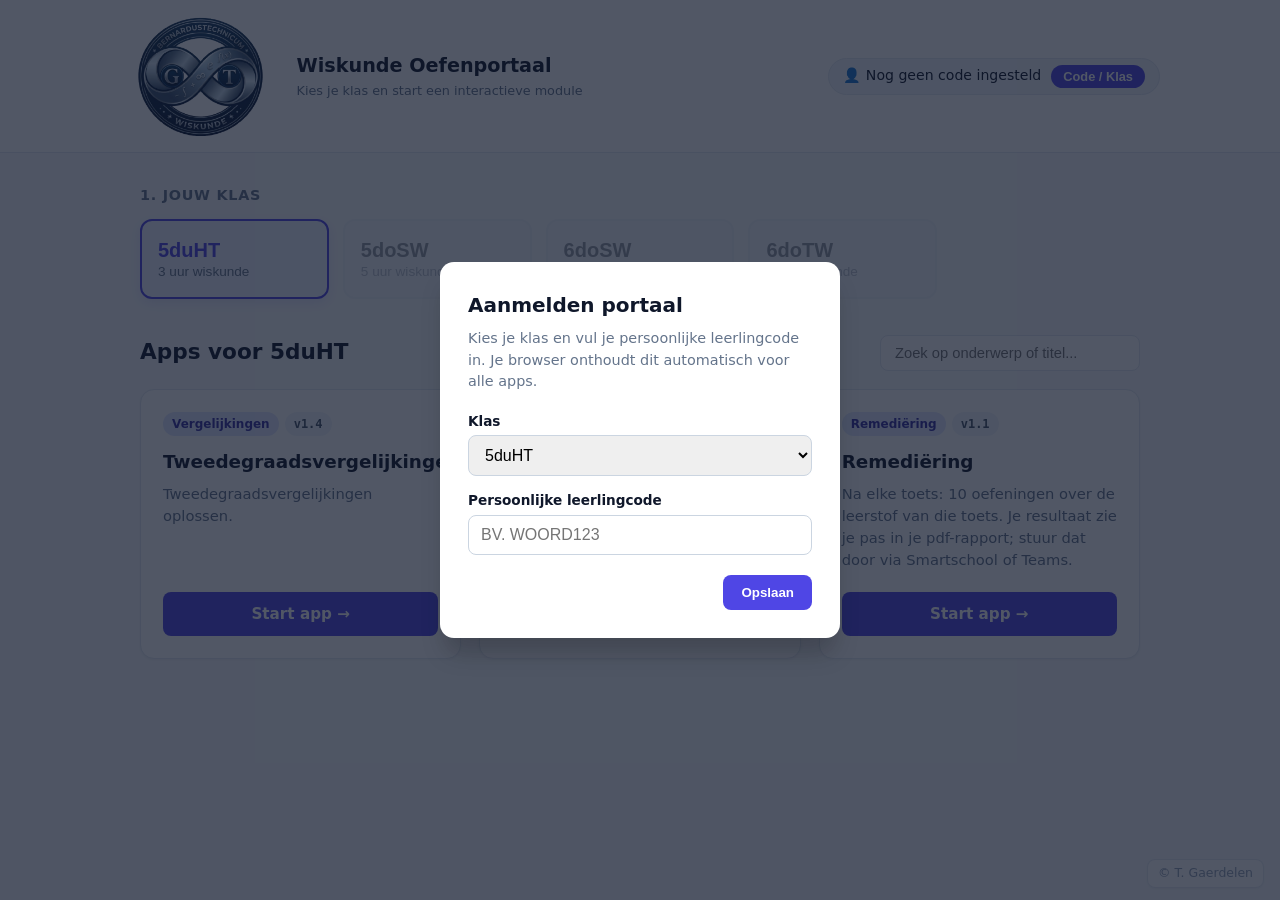
==== commit e689eefe: "Remediëring: formules in onderwerp en keuzelijst (index.html)" ====
--- a/index.html
+++ b/index.html
@@ -523,7 +523,7 @@
     "titel": "Remediëring",
     "beschrijving": "Na elke toets: 10 oefeningen over de leerstof van die toets. Je resultaat zie je pas in je pdf-rapport; stuur dat door via Smartschool of Teams.",
     "bestand": "remediering.html",
-    "versie": "1.0",
+    "versie": "1.1",
     "nieuw": false,
     "onderdeel": "Remediëring",
     "klassen": [
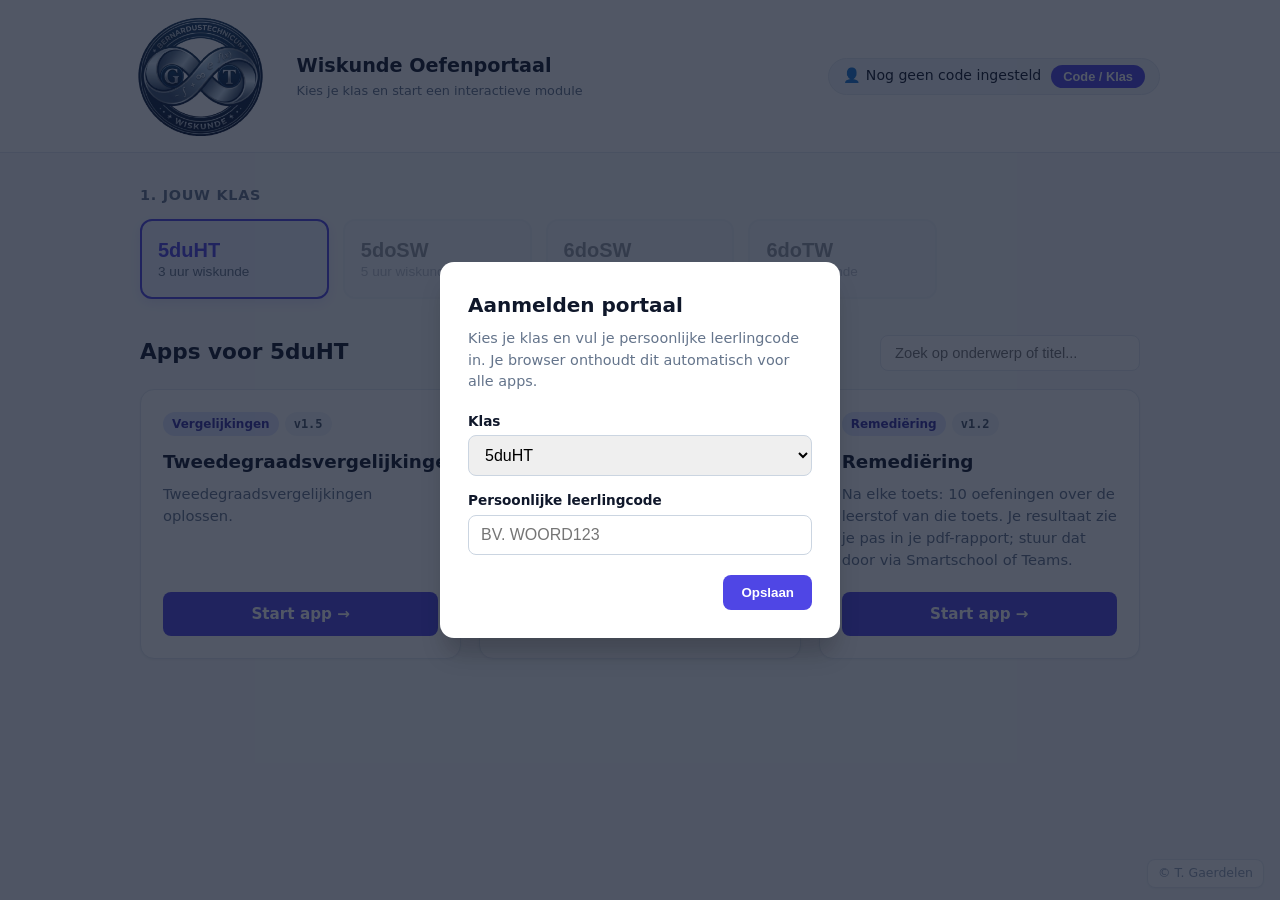
==== commit 7efaa832: "Apps: opgave ook bij een juiste poging meesturen (dashboard) Co-Authored-By: Claude Opus 5.5 <norepl" ====
--- a/index.html
+++ b/index.html
@@ -445,7 +445,7 @@
     "titel": "Tweedegraadsvergelijkingen",
     "beschrijving": "Tweedegraadsvergelijkingen oplossen.",
     "bestand": "5du Tweedegraadsvergelijkingen.html",
-    "versie": "1.4",
+    "versie": "1.5",
     "nieuw": false,
     "onderdeel": "Vergelijkingen",
     "klassen": [
@@ -456,7 +456,7 @@
     "titel": "Reële functies",
     "beschrijving": "Leerkaarten en oefeningen voor het kerstexamen: sorteren, koppelen, fouten zoeken en een examentraining.",
     "bestand": "5du Reele functies semester 1.html",
-    "versie": "1.1",
+    "versie": "1.2",
     "nieuw": false,
     "onderdeel": "Examen",
     "klassen": [
@@ -467,7 +467,7 @@
     "titel": "Leerstof semester 1",
     "beschrijving": "Bekijk theorie, maak oefeningen en test jezelf.",
     "bestand": "5doSW semester 1.html",
-    "versie": "1.5",
+    "versie": "1.6",
     "nieuw": false,
     "onderdeel": "Wiskunde",
     "klassen": [
@@ -478,7 +478,7 @@
     "titel": "Leerstof semester 1",
     "beschrijving": "Bekijk theorie, maak oefeningen en test jezelf.",
     "bestand": "6doSW afgeleiden semester 1.html",
-    "versie": "1.4",
+    "versie": "1.5",
     "nieuw": false,
     "onderdeel": "Wiskunde",
     "klassen": [
@@ -489,7 +489,7 @@
     "titel": "Leerstof semester 1 afgeleiden",
     "beschrijving": "Bekijk theorie, maak oefeningen en test jezelf.",
     "bestand": "6doTW afgeleiden semester 1.html",
-    "versie": "1.6",
+    "versie": "1.7",
     "nieuw": false,
     "onderdeel": "Wiskunde",
     "klassen": [
@@ -500,7 +500,7 @@
     "titel": "Leerstof semester 1 ruimtemeetkunde",
     "beschrijving": "Bekijk theorie, maak oefeningen en test jezelf.",
     "bestand": "6doTW ruimtemeetkunde semester 1.html",
-    "versie": "1.6",
+    "versie": "1.7",
     "nieuw": false,
     "onderdeel": "Wiskunde",
     "klassen": [
@@ -511,7 +511,7 @@
     "titel": "Afgeleiden en de kettingregel",
     "beschrijving": "Maak oefeningen op afgeleiden en de kettingregel.",
     "bestand": "6do afgeleiden en de kettingregel.html",
-    "versie": "1.8",
+    "versie": "1.9",
     "nieuw": false,
     "onderdeel": "Wiskunde",
     "klassen": [
@@ -523,7 +523,7 @@
     "titel": "Remediëring",
     "beschrijving": "Na elke toets: 10 oefeningen over de leerstof van die toets. Je resultaat zie je pas in je pdf-rapport; stuur dat door via Smartschool of Teams.",
     "bestand": "remediering.html",
-    "versie": "1.1",
+    "versie": "1.2",
     "nieuw": false,
     "onderdeel": "Remediëring",
     "klassen": [
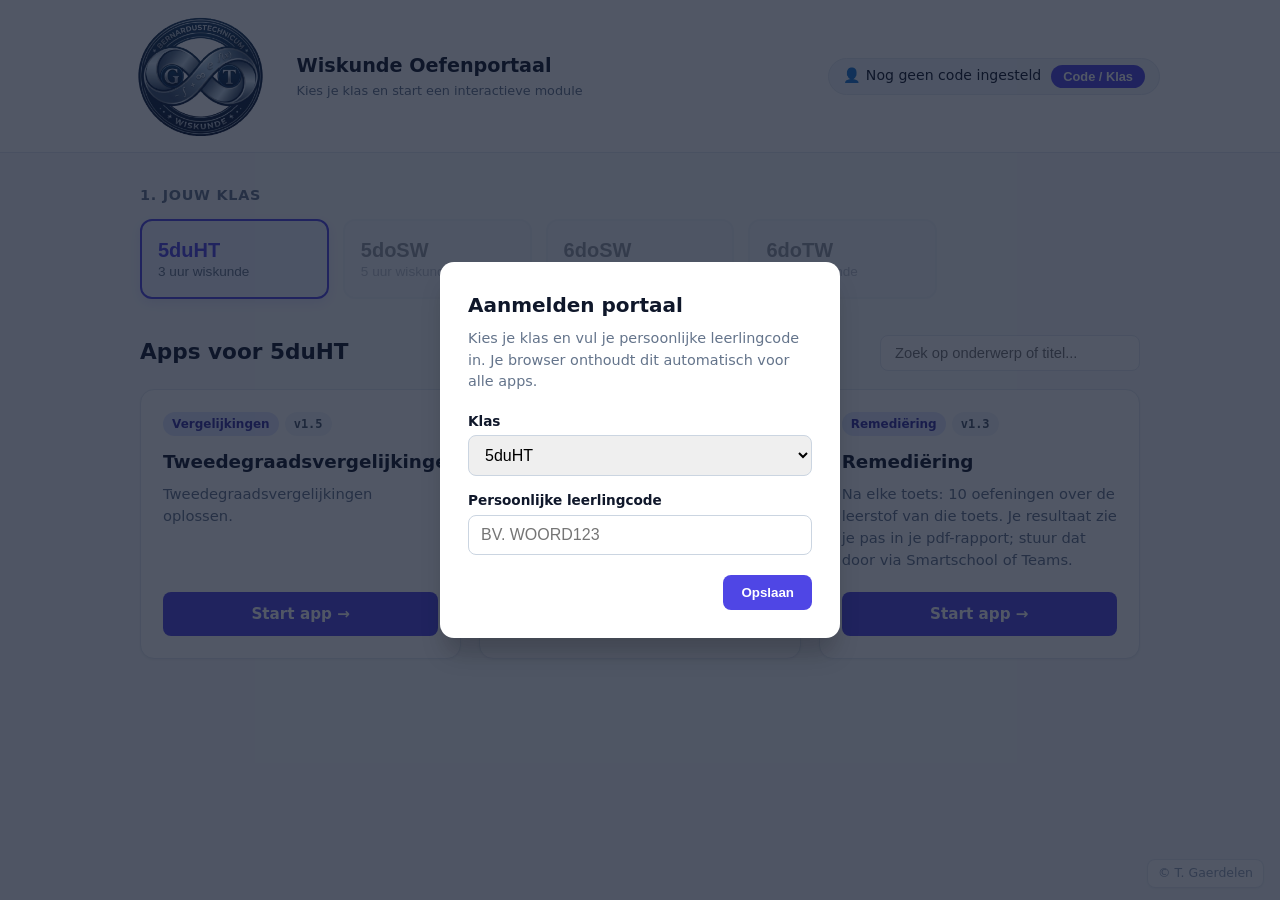
==== commit ca3ed234: "Remediëring: semester 1 verdwijnt vanaf 1 januari (index.html)" ====
--- a/index.html
+++ b/index.html
@@ -523,7 +523,7 @@
     "titel": "Remediëring",
     "beschrijving": "Na elke toets: 10 oefeningen over de leerstof van die toets. Je resultaat zie je pas in je pdf-rapport; stuur dat door via Smartschool of Teams.",
     "bestand": "remediering.html",
-    "versie": "1.2",
+    "versie": "1.3",
     "nieuw": false,
     "onderdeel": "Remediëring",
     "klassen": [
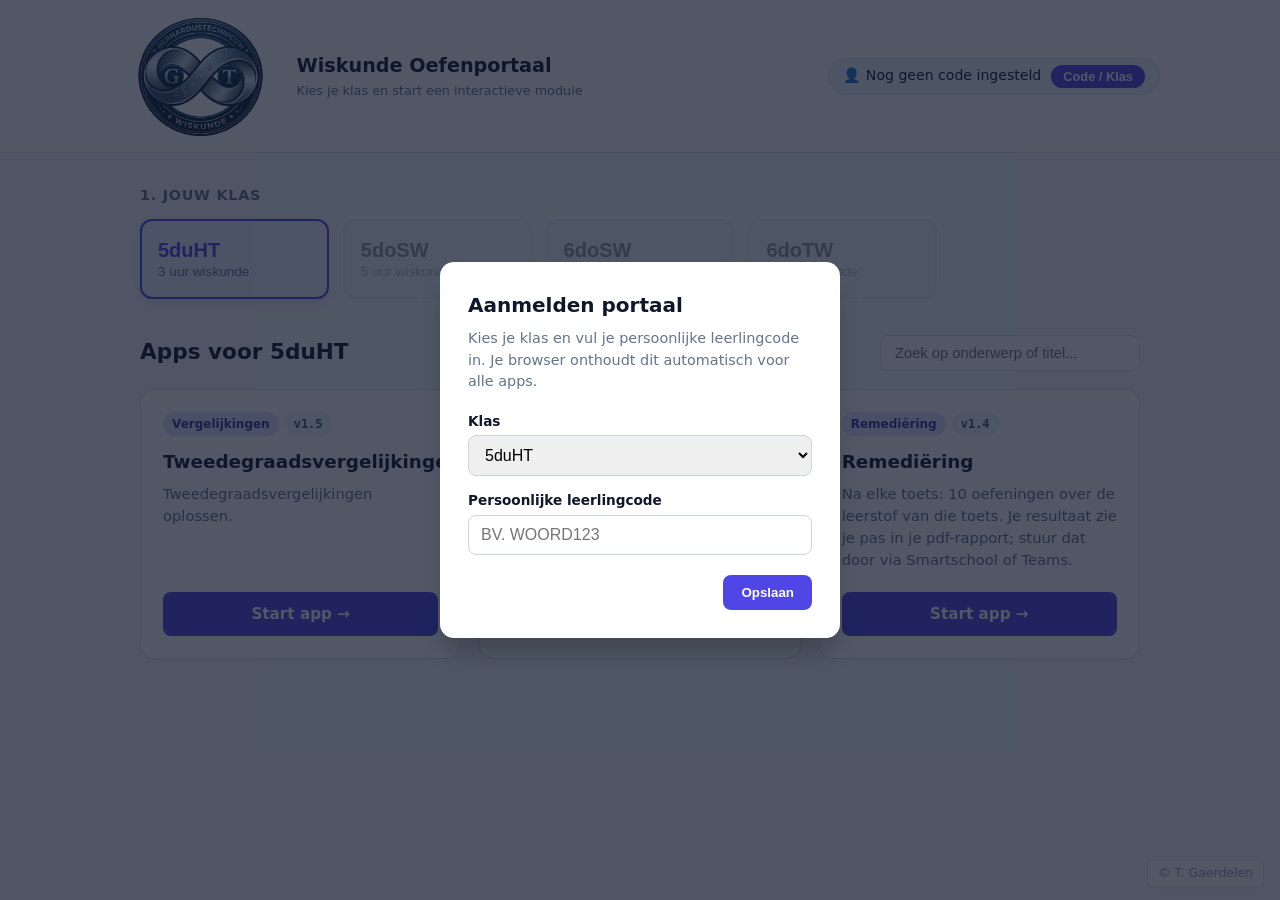
==== commit bbdec4b0: "Remediëring: semester 2 verdwijnt bij nieuw schooljaar (index.html)" ====
--- a/index.html
+++ b/index.html
@@ -523,7 +523,7 @@
     "titel": "Remediëring",
     "beschrijving": "Na elke toets: 10 oefeningen over de leerstof van die toets. Je resultaat zie je pas in je pdf-rapport; stuur dat door via Smartschool of Teams.",
     "bestand": "remediering.html",
-    "versie": "1.3",
+    "versie": "1.4",
     "nieuw": false,
     "onderdeel": "Remediëring",
     "klassen": [
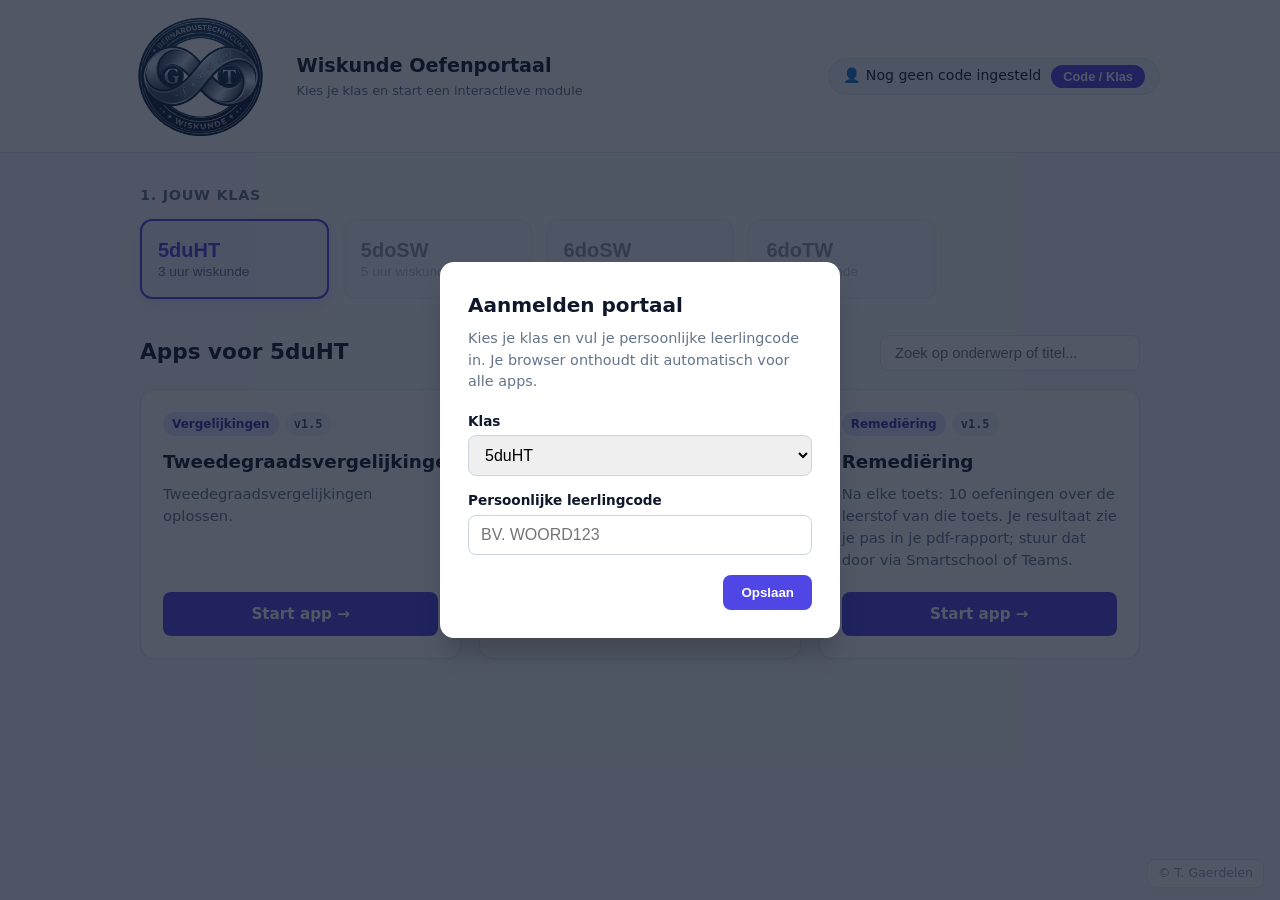
==== commit fc4e7841: "Remediëringen toewijzen via de klasapp: index.html Co-Authored-By: Claude Opus 5.5 <noreply@anthropi" ====
--- a/index.html
+++ b/index.html
@@ -257,6 +257,17 @@
       margin-bottom: 14px;
     }
     .modal-actions { display: flex; justify-content: flex-end; gap: 10px; margin-top: 6px; }
+    /* Remediëring te maken (toegewezen door de leerkracht via de klasapp) */
+    .rem-box { max-width: 460px; }
+    .rem-box h2 { display: flex; align-items: center; gap: 8px; }
+    .rem-item { display: flex; align-items: center; justify-content: space-between; gap: 12px; padding: 12px 14px; margin-bottom: 10px; border: 1px solid #c7d2fe; border-left: 5px solid var(--primary); border-radius: 10px; background: #f8fafc; }
+    .rem-item strong { display: block; font-size: 0.95rem; color: #1e293b; }
+    .rem-wanneer { font-size: 0.82rem; color: var(--muted); margin-top: 2px; }
+    .rem-item.te-laat { border-color: #fecaca; border-left-color: #dc2626; background: #fef2f2; }
+    .rem-item.te-laat .rem-wanneer { color: #b91c1c; font-weight: 600; }
+    .rem-nu { flex-shrink: 0; padding: 9px 14px; background: var(--primary); color: #fff; border-radius: 8px; font-weight: 600; font-size: 0.9rem; text-decoration: none; white-space: nowrap; }
+    .rem-nu:hover { background: var(--primary-hover); }
+    @media (max-width: 420px) { .rem-item { flex-direction: column; align-items: stretch; } .rem-nu { text-align: center; } }
     .btn-cancel {
       padding: 10px 16px;
       border: 1px solid #cbd5e1;
@@ -358,6 +369,8 @@
       deferredPrompt = null;
     }
   </script>
+<script src="remediering/lijst.js" defer></script>
+<script src="rem-opdrachten.js" defer></script>
 </head>
 <body>
 
@@ -397,6 +410,17 @@
 
 <div class="copyright-badge">© T. Gaerdelen</div>
 
+<div id="rem-melding" class="modal-overlay" role="dialog" aria-modal="true" aria-labelledby="rem-melding-titel">
+  <div class="modal-box rem-box">
+    <h2 id="rem-melding-titel">📝 Remediëring te maken</h2>
+    <p>Je leerkracht vraagt je deze remediëring te maken. Je rapport gaat daarna automatisch naar je leerkracht.</p>
+    <div id="rem-melding-lijst"></div>
+    <div class="modal-actions">
+      <button class="btn-cancel rem-later" onclick="remLater()">Doe ik later nog</button>
+    </div>
+  </div>
+</div>
+
 <div id="code-modal" class="modal-overlay">
   <div class="modal-box">
     <h2>Aanmelden portaal</h2>
@@ -523,7 +547,7 @@
     "titel": "Remediëring",
     "beschrijving": "Na elke toets: 10 oefeningen over de leerstof van die toets. Je resultaat zie je pas in je pdf-rapport; stuur dat door via Smartschool of Teams.",
     "bestand": "remediering.html",
-    "versie": "1.4",
+    "versie": "1.5",
     "nieuw": false,
     "onderdeel": "Remediëring",
     "klassen": [
@@ -928,6 +952,7 @@
   renderKlassen();
   renderApps();
   sluitCodeModal();
+  toonRemMelding();
 }
 
 window.addEventListener("DOMContentLoaded", async () => {
@@ -960,7 +985,40 @@
   if (!localStorage.getItem("wisk_leerling_code")) {
     openCodeModal(false);
   }
+  toonRemMelding();
 });
+
+// --- Remediëring te maken (toegewezen via de klasapp; enkel de code gaat naar de server) ---
+function remEsc(t) {
+  return String(t == null ? '' : t).replace(/[&<>"']/g, c => ({ '&': '&amp;', '<': '&lt;', '>': '&gt;', '"': '&quot;', "'": '&#39;' }[c]));
+}
+let remBeurt = 0;
+const remCode = () => (localStorage.getItem('wisk_leerling_code') || '').trim().toUpperCase();
+async function toonRemMelding() {
+  const vak = document.getElementById('rem-melding');
+  if (!vak || !window.RemOpdrachten) return;
+  vak.classList.remove('open');
+  const beurt = ++remBeurt; // enkel de laatste oproep telt (bv. na het wisselen van code)
+  const code = remCode();
+  const klas = (localStorage.getItem('wisk_leerling_klas') || '').trim();
+  try { if (code && sessionStorage.getItem('rem_later') === code) return; } catch (e) { /* geen opslag */ }
+  if (!code || !klas || klas === 'alle klassen') return;
+  let open = [];
+  try { open = await RemOpdrachten.zichtbareOpen(code, klas); } catch (e) { return; }
+  if (beurt !== remBeurt || !open.length) return;
+  const nu = Date.now();
+  document.getElementById('rem-melding-lijst').innerHTML = open.map(o => {
+    const laat = Date.parse(o.deadline) < nu, dag = RemOpdrachten.fmtDeadline(o.deadline);
+    return `<div class="rem-item${laat ? ' te-laat' : ''}"><div><strong>${remEsc(o.titel || ('Remediëring ' + o.rem_id))}</strong>` +
+      `<div class="rem-wanneer">${laat ? `De deadline was ${remEsc(dag)}. Maak ze zo snel mogelijk.` : `Maak ze uiterlijk ${remEsc(dag)}.`}</div></div>` +
+      `<a class="rem-nu" href="remediering.html?rem=${encodeURIComponent(o.rem_id)}&amp;opdracht=${encodeURIComponent(o.id)}" onclick="remLater()">Nu maken →</a></div>`;
+  }).join('');
+  vak.classList.add('open');
+}
+function remLater() {
+  try { sessionStorage.setItem('rem_later', remCode()); } catch (e) { /* geen opslag */ }
+  document.getElementById('rem-melding').classList.remove('open');
+}
 
 function toonUpdateMelding() {
   const banner = document.getElementById("update-banner");
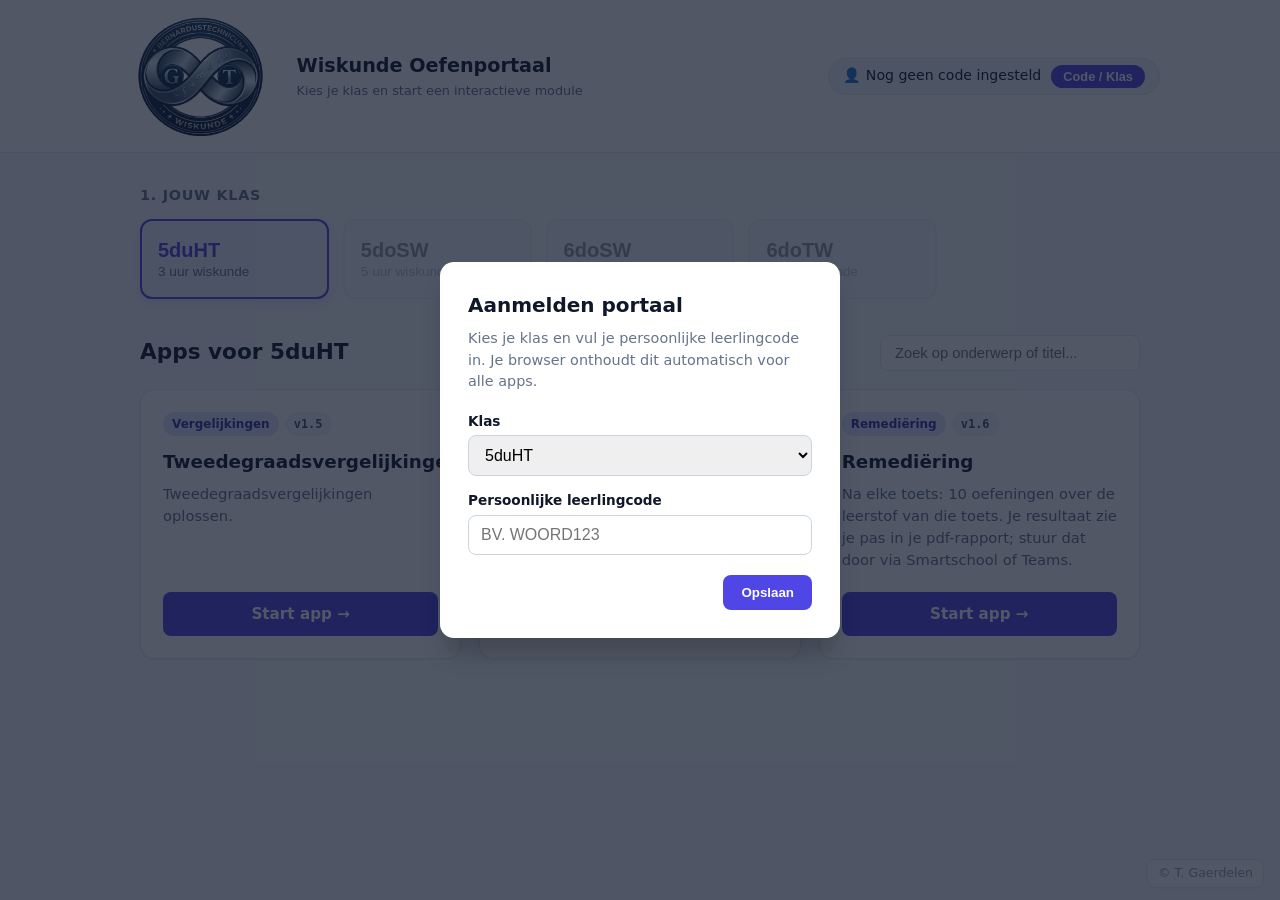
==== commit ec518ead: "n-demachtswortel intuïtief invoeren (knop ⁿ√, ³√(x)); accolades bij verzamelingen Co-Authored-By: Cl" ====
--- a/index.html
+++ b/index.html
@@ -491,7 +491,7 @@
     "titel": "Leerstof semester 1",
     "beschrijving": "Bekijk theorie, maak oefeningen en test jezelf.",
     "bestand": "5doSW semester 1.html",
-    "versie": "1.6",
+    "versie": "1.7",
     "nieuw": false,
     "onderdeel": "Wiskunde",
     "klassen": [
@@ -502,7 +502,7 @@
     "titel": "Leerstof semester 1",
     "beschrijving": "Bekijk theorie, maak oefeningen en test jezelf.",
     "bestand": "6doSW afgeleiden semester 1.html",
-    "versie": "1.5",
+    "versie": "1.6",
     "nieuw": false,
     "onderdeel": "Wiskunde",
     "klassen": [
@@ -513,7 +513,7 @@
     "titel": "Leerstof semester 1 afgeleiden",
     "beschrijving": "Bekijk theorie, maak oefeningen en test jezelf.",
     "bestand": "6doTW afgeleiden semester 1.html",
-    "versie": "1.7",
+    "versie": "1.8",
     "nieuw": false,
     "onderdeel": "Wiskunde",
     "klassen": [
@@ -535,7 +535,7 @@
     "titel": "Afgeleiden en de kettingregel",
     "beschrijving": "Maak oefeningen op afgeleiden en de kettingregel.",
     "bestand": "6do afgeleiden en de kettingregel.html",
-    "versie": "1.9",
+    "versie": "2.0",
     "nieuw": false,
     "onderdeel": "Wiskunde",
     "klassen": [
@@ -547,7 +547,7 @@
     "titel": "Remediëring",
     "beschrijving": "Na elke toets: 10 oefeningen over de leerstof van die toets. Je resultaat zie je pas in je pdf-rapport; stuur dat door via Smartschool of Teams.",
     "bestand": "remediering.html",
-    "versie": "1.5",
+    "versie": "1.6",
     "nieuw": false,
     "onderdeel": "Remediëring",
     "klassen": [
